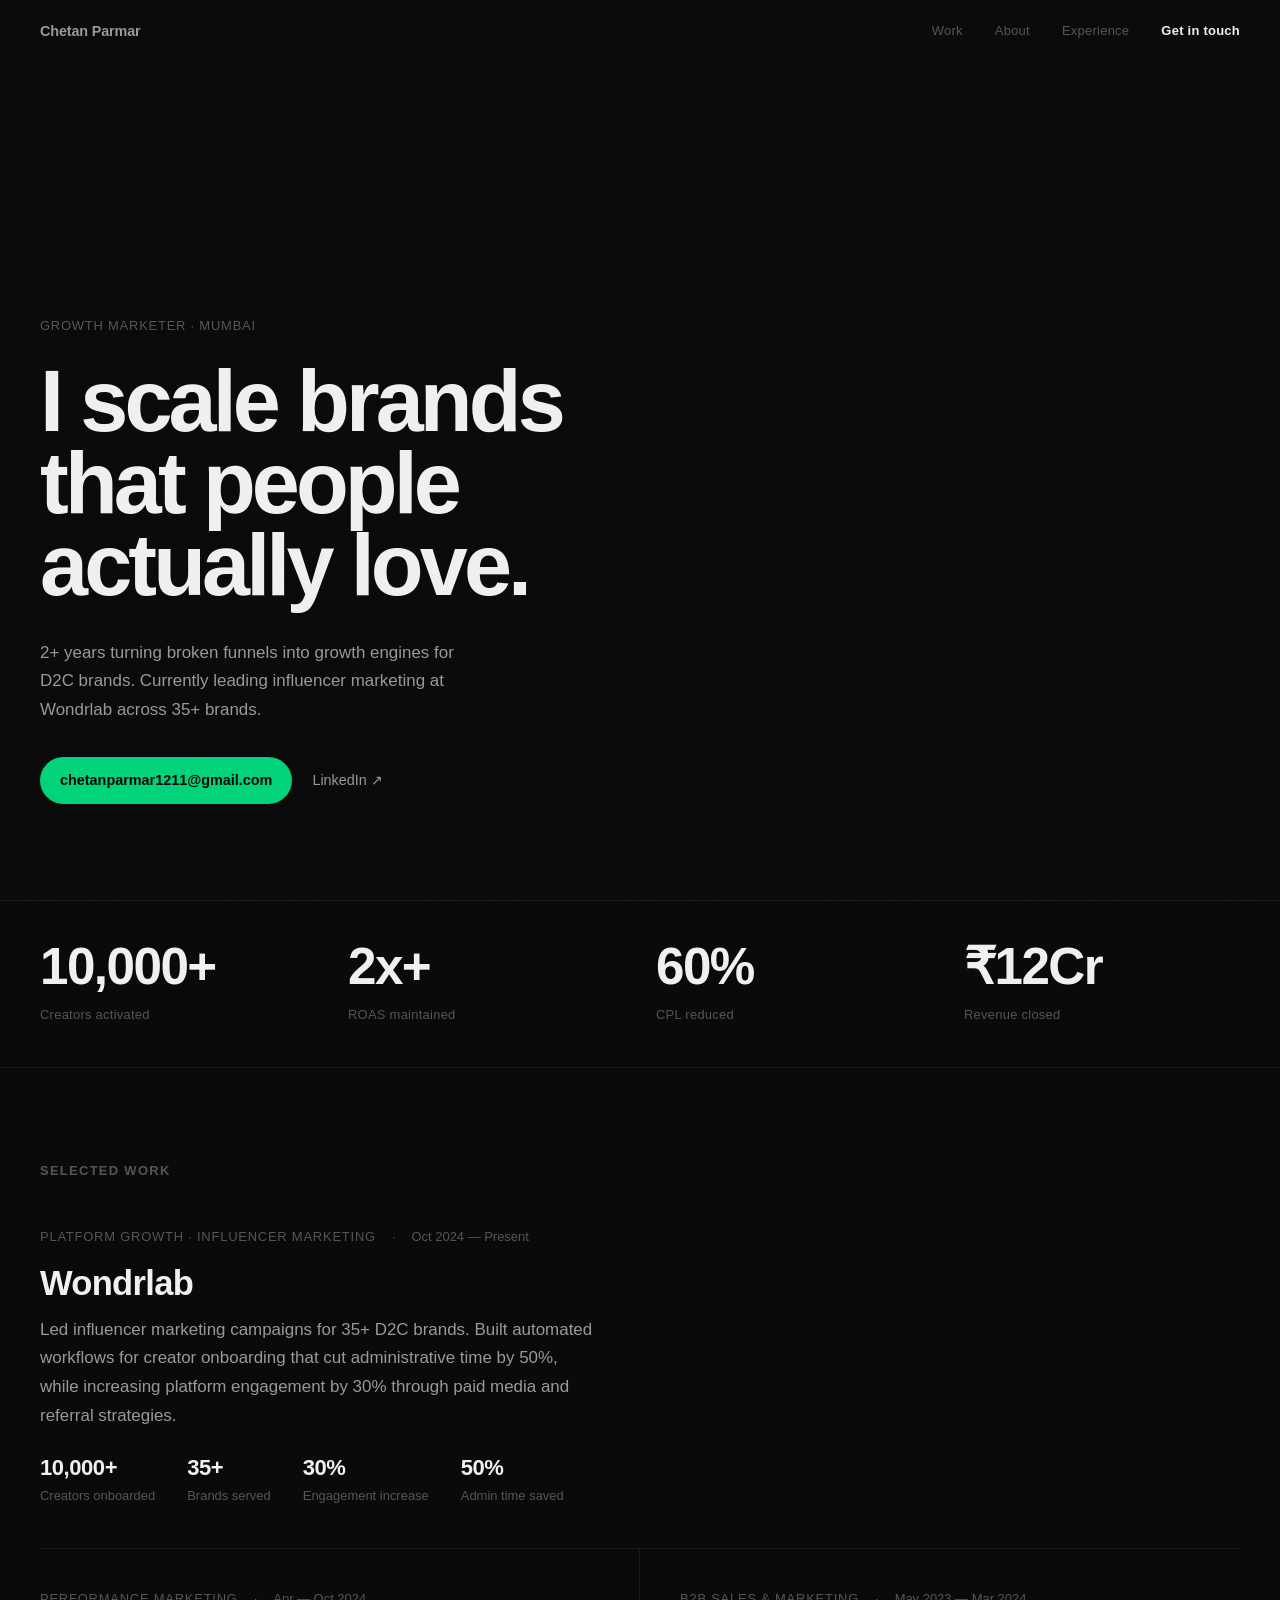
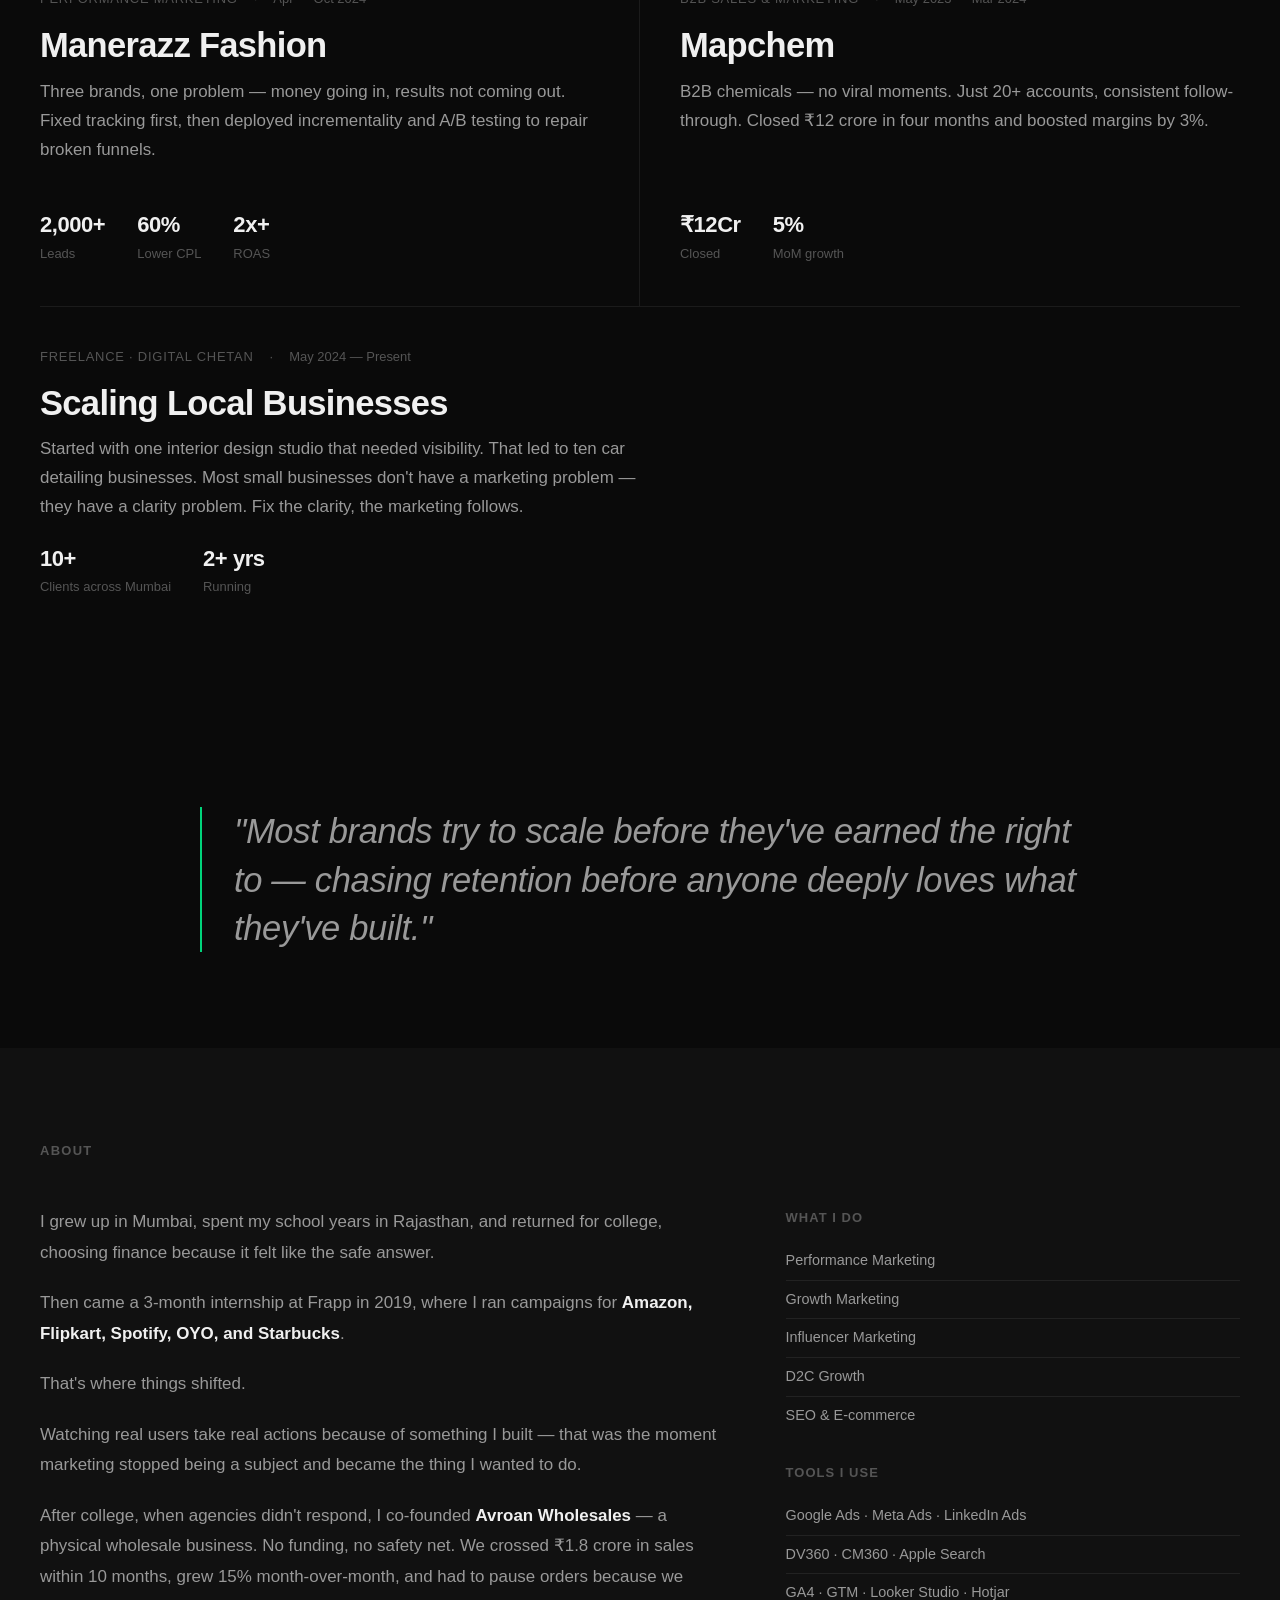
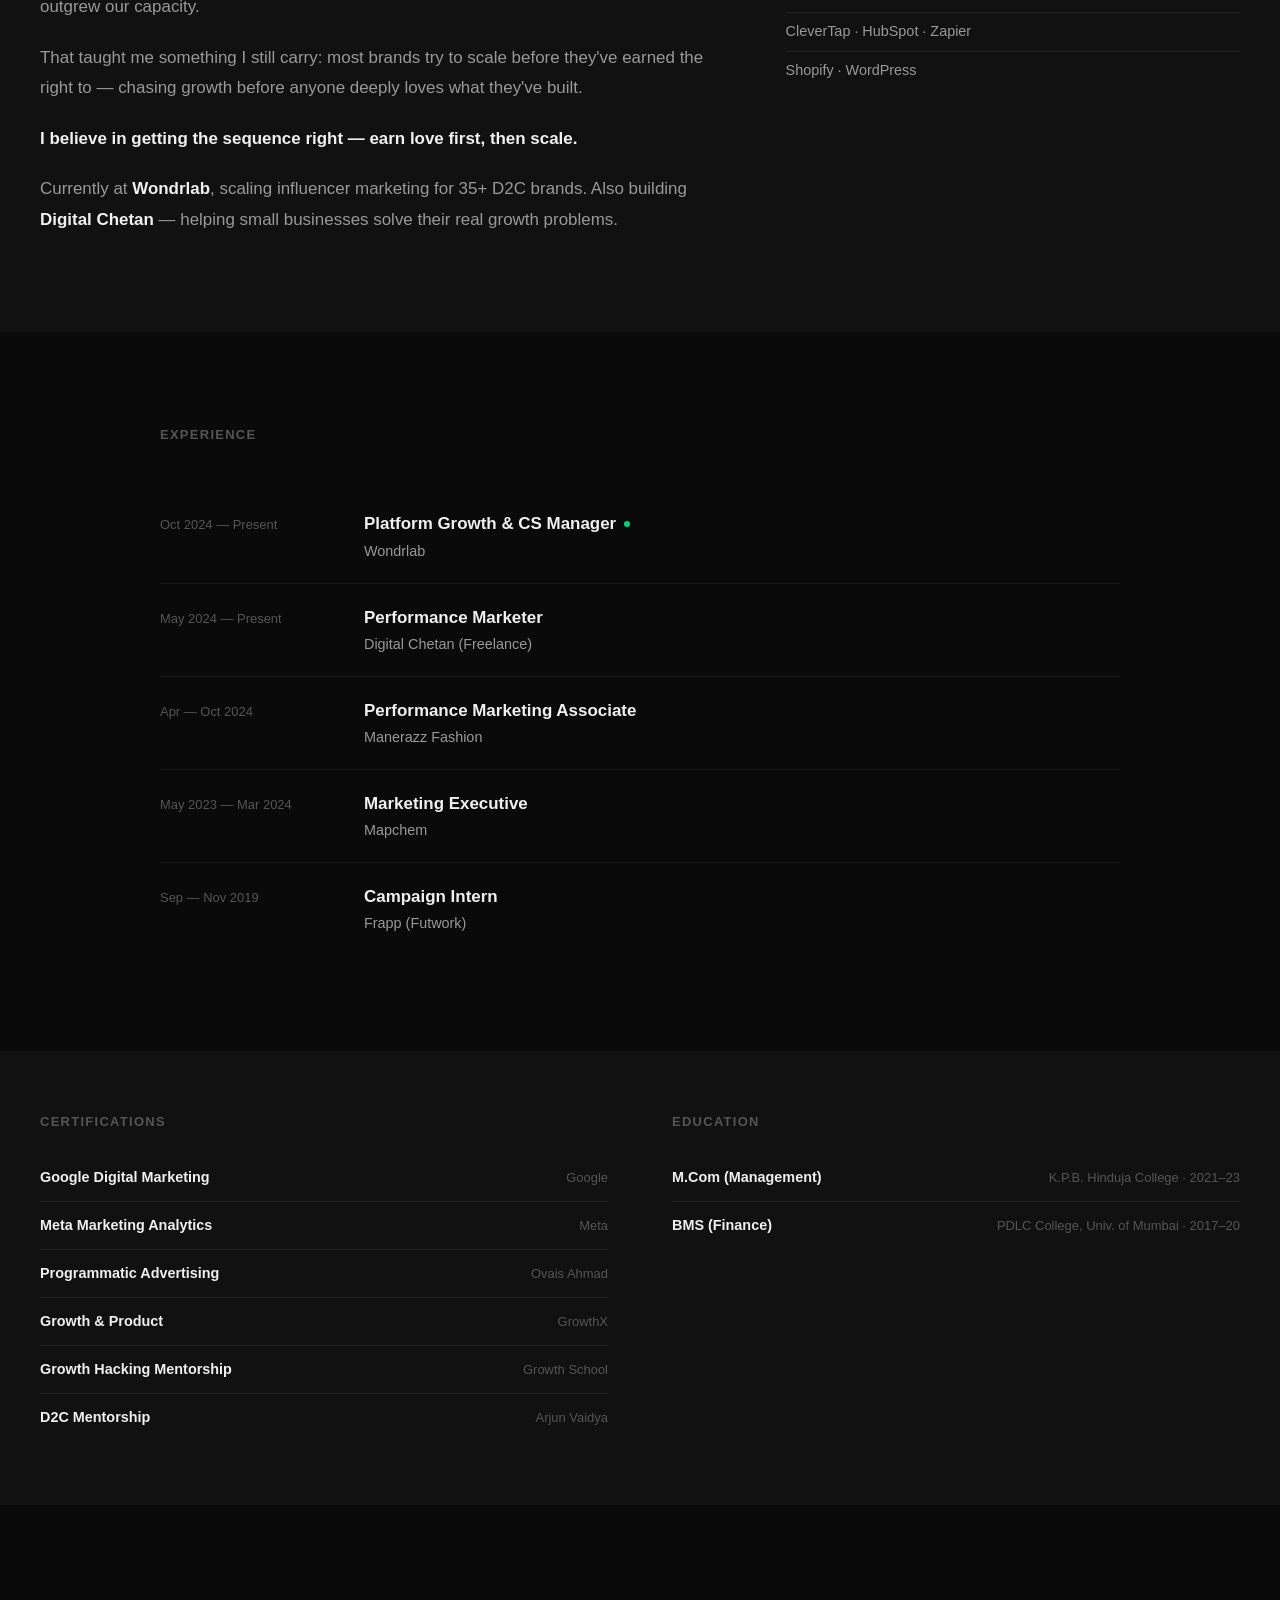
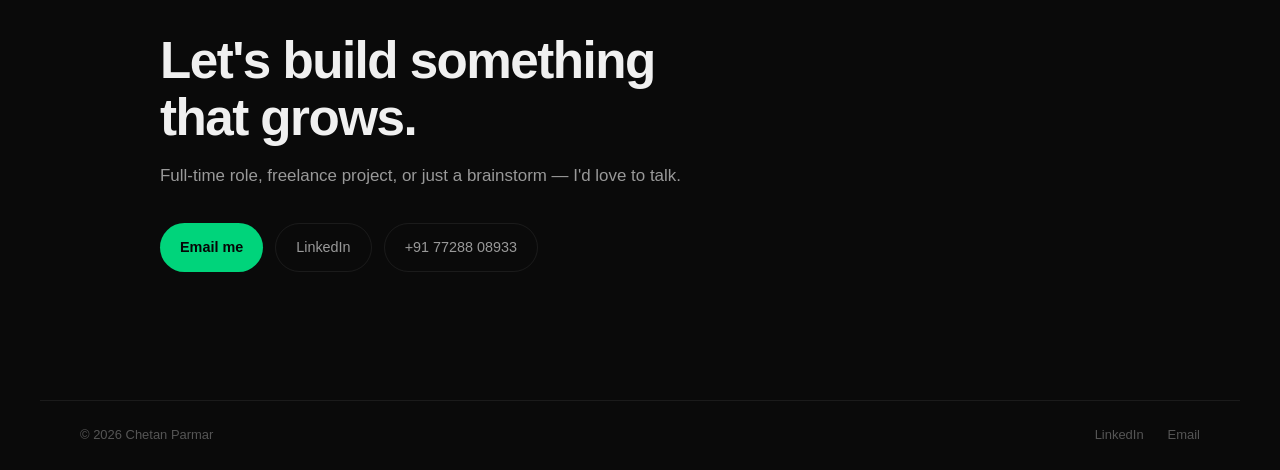
==== index.html @ ae7ee701 "Initial commit" ====
<!DOCTYPE html>
<html lang="en" data-theme="dark">
<head>
  <meta charset="UTF-8">
  <meta name="viewport" content="width=device-width, initial-scale=1.0">
  <title>Chetan Parmar — Growth Marketer</title>
  <meta name="description" content="Growth marketer with 2+ years scaling D2C brands. 10,000+ creators activated, 2x+ ROAS, CPL down 60%.">
  <meta property="og:title" content="Chetan Parmar — Growth Marketer">
  <meta property="og:description" content="I make brands grow. 10,000+ creators, 2x+ ROAS, CPL down 60%.">
  <link href="https://api.fontshare.com/v2/css?f[]=cabinet-grotesk@400,500,700,800&f[]=satoshi@400,500,600,700&display=swap" rel="stylesheet">
  <link rel="stylesheet" href="./base.css">
  <link rel="stylesheet" href="./style.css">
  <link rel="icon" type="image/svg+xml" href="data:image/svg+xml,%3Csvg xmlns='http://www.w3.org/2000/svg' viewBox='0 0 32 32'%3E%3Crect width='32' height='32' rx='8' fill='%2300d47b'/%3E%3Cpath d='M20 10.5C18.8 9.5 17.5 9 16 9c-3.87 0-7 3.13-7 7s3.13 7 7 7c1.5 0 2.8-.5 4-1.5' stroke='%23060606' stroke-width='2.5' stroke-linecap='round' fill='none'/%3E%3C/svg%3E">
</head>
<body>

  <!-- NAV -->
  <nav class="nav" id="mainNav">
    <a href="#" class="nav__logo">Chetan Parmar</a>
    <div class="nav__links" id="navLinks">
      <a href="#work">Work</a>
      <a href="#about">About</a>
      <a href="#experience">Experience</a>
      <a href="#contact" class="nav__cta">Get in touch</a>
    </div>
    <button class="mobile-toggle" aria-label="Menu" onclick="document.getElementById('navLinks').classList.toggle('open')">
      <svg width="20" height="20" viewBox="0 0 24 24" fill="none" stroke="currentColor" stroke-width="2"><path d="M3 12h18M3 6h18M3 18h18"/></svg>
    </button>
  </nav>

  <!-- HERO -->
  <section class="hero">
    <div class="hero__inner">
      <div class="hero__text">
        <p class="hero__label">Growth Marketer · Mumbai</p>
        <h1 class="hero__title">I scale brands<br>that people<br>actually love.</h1>
        <p class="hero__sub">2+ years turning broken funnels into growth engines for D2C brands. Currently leading influencer marketing at Wondrlab across 35+ brands.</p>
        <div class="hero__actions">
          <a href="mailto:chetanparmar1211@gmail.com" class="btn btn--primary">chetanparmar1211@gmail.com</a>
          <a href="https://www.linkedin.com/in/parmar-chetan" target="_blank" rel="noopener noreferrer" class="btn btn--text">LinkedIn ↗</a>
        </div>
      </div>

    </div>
  </section>

  <!-- NUMBERS — full-bleed strip -->
  <section class="numbers reveal" aria-label="Key metrics">
    <div class="numbers__inner">
      <div class="numbers__item">
        <span class="numbers__val">10,000+</span>
        <span class="numbers__label">Creators activated</span>
      </div>
      <div class="numbers__item">
        <span class="numbers__val">2x+</span>
        <span class="numbers__label">ROAS maintained</span>
      </div>
      <div class="numbers__item">
        <span class="numbers__val">60%</span>
        <span class="numbers__label">CPL reduced</span>
      </div>
      <div class="numbers__item">
        <span class="numbers__val">₹12Cr</span>
        <span class="numbers__label">Revenue closed</span>
      </div>
    </div>
  </section>

  <!-- WORK -->
  <section class="work" id="work">
    <div class="work__inner">
      <h2 class="section-heading">Selected Work</h2>

      <!-- Featured: Wondrlab -->
      <article class="case reveal">
        <div class="case__meta">
          <span class="case__tag">Platform Growth · Influencer Marketing</span>
          <span class="case__date">Oct 2024 — Present</span>
        </div>
        <h3 class="case__title">Wondrlab</h3>
        <p class="case__desc">Led influencer marketing campaigns for 35+ D2C brands. Built automated workflows for creator onboarding that cut administrative time by 50%, while increasing platform engagement by 30% through paid media and referral strategies.</p>
        <div class="case__results">
          <div class="result">
            <span class="result__num">10,000+</span>
            <span class="result__label">Creators onboarded</span>
          </div>
          <div class="result">
            <span class="result__num">35+</span>
            <span class="result__label">Brands served</span>
          </div>
          <div class="result">
            <span class="result__num">30%</span>
            <span class="result__label">Engagement increase</span>
          </div>
          <div class="result">
            <span class="result__num">50%</span>
            <span class="result__label">Admin time saved</span>
          </div>
        </div>
      </article>

      <div class="case-grid reveal">
        <!-- Manerazz -->
        <article class="case case--compact">
          <div class="case__meta">
            <span class="case__tag">Performance Marketing</span>
            <span class="case__date">Apr — Oct 2024</span>
          </div>
          <h3 class="case__title">Manerazz Fashion</h3>
          <p class="case__desc">Three brands, one problem — money going in, results not coming out. Fixed tracking first, then deployed incrementality and A/B testing to repair broken funnels.</p>
          <div class="case__results">
            <div class="result"><span class="result__num">2,000+</span><span class="result__label">Leads</span></div>
            <div class="result"><span class="result__num">60%</span><span class="result__label">Lower CPL</span></div>
            <div class="result"><span class="result__num">2x+</span><span class="result__label">ROAS</span></div>
          </div>
        </article>

        <!-- Mapchem -->
        <article class="case case--compact">
          <div class="case__meta">
            <span class="case__tag">B2B Sales & Marketing</span>
            <span class="case__date">May 2023 — Mar 2024</span>
          </div>
          <h3 class="case__title">Mapchem</h3>
          <p class="case__desc">B2B chemicals — no viral moments. Just 20+ accounts, consistent follow-through. Closed ₹12 crore in four months and boosted margins by 3%.</p>
          <div class="case__results">
            <div class="result"><span class="result__num">₹12Cr</span><span class="result__label">Closed</span></div>
            <div class="result"><span class="result__num">5%</span><span class="result__label">MoM growth</span></div>
          </div>
        </article>
      </div>

      <!-- Digital Chetan -->
      <article class="case case--wide reveal">
        <div class="case__meta">
          <span class="case__tag">Freelance · Digital Chetan</span>
          <span class="case__date">May 2024 — Present</span>
        </div>
        <h3 class="case__title">Scaling Local Businesses</h3>
        <p class="case__desc">Started with one interior design studio that needed visibility. That led to ten car detailing businesses. Most small businesses don't have a marketing problem — they have a clarity problem. Fix the clarity, the marketing follows.</p>
        <div class="case__results">
          <div class="result"><span class="result__num">10+</span><span class="result__label">Clients across Mumbai</span></div>
          <div class="result"><span class="result__num">2+ yrs</span><span class="result__label">Running</span></div>
        </div>
      </article>
    </div>
  </section>

  <!-- QUOTE — full bleed break -->
  <section class="pullquote reveal">
    <blockquote>
      <p>"Most brands try to scale before they've earned the right to — chasing retention before anyone deeply loves what they've built."</p>
    </blockquote>
  </section>

  <!-- ABOUT -->
  <section class="about" id="about">
    <div class="about__inner">
      <h2 class="section-heading">About</h2>
      <div class="about__content reveal">
        <div class="about__prose">
          <p>I grew up in Mumbai, spent my school years in Rajasthan, and returned for college, choosing finance because it felt like the safe answer.</p>
          <p>Then came a 3-month internship at Frapp in 2019, where I ran campaigns for <strong>Amazon, Flipkart, Spotify, OYO, and Starbucks</strong>.</p>
          <p>That's where things shifted.</p>
          <p>Watching real users take real actions because of something I built — that was the moment marketing stopped being a subject and became the thing I wanted to do.</p>
          <p>After college, when agencies didn't respond, I co-founded <strong>Avroan Wholesales</strong> — a physical wholesale business. No funding, no safety net. We crossed ₹1.8 crore in sales within 10 months, grew 15% month-over-month, and had to pause orders because we outgrew our capacity.</p>
          <p>That taught me something I still carry: most brands try to scale before they've earned the right to — chasing growth before anyone deeply loves what they've built.</p>
          <p><strong>I believe in getting the sequence right — earn love first, then scale.</strong></p>
          <p>Currently at <strong>Wondrlab</strong>, scaling influencer marketing for 35+ D2C brands. Also building <strong>Digital Chetan</strong> — helping small businesses solve their real growth problems.</p>
        </div>
        <aside class="about__aside">
          <div class="aside-group">
            <h3 class="aside-group__title">What I do</h3>
            <ul class="aside-list">
              <li>Performance Marketing</li>
              <li>Growth Marketing</li>
              <li>Influencer Marketing</li>
              <li>D2C Growth</li>
              <li>SEO & E-commerce</li>
            </ul>
          </div>
          <div class="aside-group">
            <h3 class="aside-group__title">Tools I use</h3>
            <ul class="aside-list">
              <li>Google Ads · Meta Ads · LinkedIn Ads</li>
              <li>DV360 · CM360 · Apple Search</li>
              <li>GA4 · GTM · Looker Studio · Hotjar</li>
              <li>CleverTap · HubSpot · Zapier</li>
              <li>Shopify · WordPress</li>
            </ul>
          </div>
        </aside>
      </div>
    </div>
  </section>

  <!-- EXPERIENCE -->
  <section class="experience" id="experience">
    <div class="experience__inner">
      <h2 class="section-heading">Experience</h2>
      <div class="timeline reveal">
        <div class="timeline__item timeline__item--current">
          <div class="timeline__date">Oct 2024 — Present</div>
          <div class="timeline__content">
            <div class="timeline__role">Platform Growth & CS Manager</div>
            <div class="timeline__company">Wondrlab</div>
          </div>
        </div>
        <div class="timeline__item">
          <div class="timeline__date">May 2024 — Present</div>
          <div class="timeline__content">
            <div class="timeline__role">Performance Marketer</div>
            <div class="timeline__company">Digital Chetan (Freelance)</div>
          </div>
        </div>
        <div class="timeline__item">
          <div class="timeline__date">Apr — Oct 2024</div>
          <div class="timeline__content">
            <div class="timeline__role">Performance Marketing Associate</div>
            <div class="timeline__company">Manerazz Fashion</div>
          </div>
        </div>
        <div class="timeline__item">
          <div class="timeline__date">May 2023 — Mar 2024</div>
          <div class="timeline__content">
            <div class="timeline__role">Marketing Executive</div>
            <div class="timeline__company">Mapchem</div>
          </div>
        </div>
        <div class="timeline__item">
          <div class="timeline__date">Sep — Nov 2019</div>
          <div class="timeline__content">
            <div class="timeline__role">Campaign Intern</div>
            <div class="timeline__company">Frapp (Futwork)</div>
          </div>
        </div>
      </div>
    </div>
  </section>

  <!-- CREDENTIALS — compact -->
  <section class="credentials reveal">
    <div class="credentials__inner">
      <div class="cred-col">
        <h2 class="section-heading section-heading--sm">Certifications</h2>
        <ul class="cred-list">
          <li><strong>Google Digital Marketing</strong> <span>Google</span></li>
          <li><strong>Meta Marketing Analytics</strong> <span>Meta</span></li>
          <li><strong>Programmatic Advertising</strong> <span>Ovais Ahmad</span></li>
          <li><strong>Growth & Product</strong> <span>GrowthX</span></li>
          <li><strong>Growth Hacking Mentorship</strong> <span>Growth School</span></li>
          <li><strong>D2C Mentorship</strong> <span>Arjun Vaidya</span></li>
        </ul>
      </div>
      <div class="cred-col">
        <h2 class="section-heading section-heading--sm">Education</h2>
        <ul class="cred-list">
          <li><strong>M.Com (Management)</strong> <span>K.P.B. Hinduja College · 2021–23</span></li>
          <li><strong>BMS (Finance)</strong> <span>PDLC College, Univ. of Mumbai · 2017–20</span></li>
        </ul>
      </div>
    </div>
  </section>

  <!-- CONTACT -->
  <section class="contact" id="contact">
    <div class="contact__inner reveal">
      <h2 class="contact__title">Let's build something<br>that grows.</h2>
      <p class="contact__sub">Full-time role, freelance project, or just a brainstorm — I'd love to talk.</p>
      <div class="contact__links">
        <a href="mailto:chetanparmar1211@gmail.com" class="btn btn--primary">Email me</a>
        <a href="https://www.linkedin.com/in/parmar-chetan" target="_blank" rel="noopener noreferrer" class="btn btn--outline">LinkedIn</a>
        <a href="tel:+917728808933" class="btn btn--outline">+91 77288 08933</a>
      </div>
    </div>
  </section>

  <footer class="footer">
    <span>© 2026 Chetan Parmar</span>
    <div class="footer__links">
      <a href="https://www.linkedin.com/in/parmar-chetan" target="_blank" rel="noopener noreferrer">LinkedIn</a>
      <a href="mailto:chetanparmar1211@gmail.com">Email</a>
    </div>
  </footer>

  <script>
    // Nav scroll
    let lastY = 0;
    window.addEventListener('scroll', () => {
      const nav = document.getElementById('mainNav');
      const y = window.scrollY;
      nav.classList.toggle('scrolled', y > 60);
      nav.classList.toggle('hidden', y > 400 && y > lastY);
      lastY = y;
    }, { passive: true });

    // Reveals
    const obs = new IntersectionObserver(entries => {
      entries.forEach(e => {
        if (e.isIntersecting) {
          e.target.classList.add('in-view');
          obs.unobserve(e.target);
        }
      });
    }, { threshold: 0.08, rootMargin: '0px 0px -40px 0px' });
    document.querySelectorAll('.reveal').forEach(el => obs.observe(el));

    // Smooth scroll
    document.querySelectorAll('a[href^="#"]').forEach(a => {
      a.addEventListener('click', e => {
        e.preventDefault();
        const t = document.querySelector(a.getAttribute('href'));
        if (t) t.scrollIntoView({ behavior: 'smooth' });
        document.getElementById('navLinks').classList.remove('open');
      });
    });
  </script>
<script data-pplx-inline-edit>
(function(){
  if(window===window.top)return;
  function inlineAll(orig,clone){
    if(orig.nodeType!==1)return;
    try{
      var cs=getComputedStyle(orig);
      var t='';
      for(var i=0;i<cs.length;i++){t+=cs[i]+':'+cs.getPropertyValue(cs[i])+';';}
      clone.style.cssText=t;
    }catch(e){}
    var oc=orig.children,cc=clone.children;
    for(var j=0;j<oc.length&&j<cc.length;j++){inlineAll(oc[j],cc[j]);}
  }
  function stripExternal(clone){
    var imgs=clone.querySelectorAll('img');
    for(var i=0;i<imgs.length;i++){
      var s=imgs[i].getAttribute('src');
      if(s&&!s.startsWith('data:'))imgs[i].removeAttribute('src');
    }
    var all=clone.querySelectorAll('*');
    for(var i=0;i<all.length;i++){
      var st=all[i].style.cssText;
      if(st&&st.indexOf('url(')>=0){
        all[i].style.cssText=st.replace(/url\(["']?(?!data:)[^)"']*["']?\)/gi,'none');
      }
    }
  }
  window.addEventListener('message',function(e){
    if(!e.data||e.data.type!=='INLINE_EDIT_CAPTURE_REQUEST')return;
    var scrollX=window.scrollX||window.pageXOffset||0;
    var scrollY=window.scrollY||window.pageYOffset||0;
    var w=window.innerWidth,h=window.innerHeight;
    try{
      var clone=document.documentElement.cloneNode(true);
      var rm=clone.querySelectorAll('script,link[rel="stylesheet"],style');
      for(var i=0;i<rm.length;i++){rm[i].remove();}
      inlineAll(document.documentElement,clone);
      stripExternal(clone);
      var html=new XMLSerializer().serializeToString(clone);
      var svg='<svg xmlns="http://www.w3.org/2000/svg" width="'+w+'" height="'+h+'">'
        +'<foreignObject width="100%" height="100%">'
        +'<div xmlns="http://www.w3.org/1999/xhtml" style="width:'+w+'px;height:'+h+'px;overflow:hidden">'
        +'<div style="transform:translate(-'+scrollX+'px,-'+scrollY+'px);transform-origin:top left">'
        +html+'</div></div></foreignObject></svg>';
      var svgUrl='data:image/svg+xml;charset=utf-8,'+encodeURIComponent(svg);
      var img=new Image();
      img.onload=function(){
        var c=document.createElement('canvas');c.width=w;c.height=h;
        c.getContext('2d').drawImage(img,0,0);
        window.parent.postMessage({type:'INLINE_EDIT_SCREENSHOT_RESULT',dataUrl:c.toDataURL('image/png'),scrollX:scrollX,scrollY:scrollY},'*');
      };
      img.onerror=function(){
        window.parent.postMessage({type:'INLINE_EDIT_SCREENSHOT_RESULT',dataUrl:null,scrollX:scrollX,scrollY:scrollY},'*');
      };
      img.src=svgUrl;
    }catch(err){
      window.parent.postMessage({type:'INLINE_EDIT_SCREENSHOT_RESULT',dataUrl:null,scrollX:scrollX,scrollY:scrollY},'*');
    }
  });
})();
</script></body>
</html>
---- base.css ----
/* base.css */
*,
*::before,
*::after {
  box-sizing: border-box;
  margin: 0;
  padding: 0;
}

html {
  -moz-text-size-adjust: none;
  -webkit-text-size-adjust: none;
  text-size-adjust: none;
  -webkit-font-smoothing: antialiased;
  -moz-osx-font-smoothing: grayscale;
  text-rendering: optimizeLegibility;
  scroll-behavior: smooth;
  hanging-punctuation: first last;
  scroll-padding-top: var(--space-16);
}

body {
  min-height: 100dvh;
  line-height: 1.6;
  font-family: var(--font-body, sans-serif);
  font-size: var(--text-base);
  color: var(--color-text);
  background-color: var(--color-bg);
}

img,
picture,
video,
canvas,
svg {
  display: block;
  max-width: 100%;
  height: auto;
}
ul[role='list'],
ol[role='list'] {
  list-style: none;
}
input,
button,
textarea,
select {
  font: inherit;
  color: inherit;
}

h1, h2, h3, h4, h5, h6 {
  text-wrap: balance;
  line-height: 1.15;
}
p, li, figcaption {
  text-wrap: pretty;
  max-width: 72ch;
}

::selection {
  background: oklch(from var(--color-primary) l c h / 0.25);
  color: var(--color-text);
}

:focus-visible {
  outline: 2px solid var(--color-primary);
  outline-offset: 3px;
  border-radius: var(--radius-sm);
}

@media (prefers-reduced-motion: reduce) {
  *, *::before, *::after {
    animation-duration: 0.01ms !important;
    animation-iteration-count: 1 !important;
    transition-duration: 0.01ms !important;
    scroll-behavior: auto !important;
  }
}

button {
  cursor: pointer;
  background: none;
  border: none;
}
table {
  border-collapse: collapse;
  width: 100%;
}

a, button, [role='button'], [role='link'], input, textarea, select {
  transition:
    color var(--transition-interactive),
    background var(--transition-interactive),
    border-color var(--transition-interactive),
    box-shadow var(--transition-interactive);
}

.sr-only {
  position: absolute;
  width: 1px;
  height: 1px;
  padding: 0;
  margin: -1px;
  overflow: hidden;
  clip: rect(0, 0, 0, 0);
  white-space: nowrap;
  border-width: 0;
}
---- style.css ----
/* ====== V4 — EDITORIAL PORTFOLIO ====== */

/* TOKENS */
:root {
  --font-display: 'Cabinet Grotesk', 'Arial Black', sans-serif;
  --font-body: 'Satoshi', 'Inter', sans-serif;

  --text-xs: clamp(0.6875rem, 0.65rem + 0.2vw, 0.8125rem);
  --text-sm: clamp(0.8125rem, 0.78rem + 0.15vw, 0.9375rem);
  --text-base: clamp(0.9375rem, 0.9rem + 0.2vw, 1.0625rem);
  --text-lg: clamp(1.125rem, 1rem + 0.5vw, 1.375rem);
  --text-xl: clamp(1.5rem, 1.2rem + 1.2vw, 2.25rem);
  --text-2xl: clamp(2rem, 1.2rem + 2.5vw, 3.25rem);
  --text-display: clamp(3rem, 1rem + 5.5vw, 6rem);

  --space-1: 0.25rem; --space-2: 0.5rem; --space-3: 0.75rem;
  --space-4: 1rem; --space-5: 1.25rem; --space-6: 1.5rem;
  --space-8: 2rem; --space-10: 2.5rem; --space-12: 3rem;
  --space-16: 4rem; --space-20: 5rem; --space-24: 6rem;
  --space-32: 8rem; --space-40: 10rem;

  --radius-sm: 0.25rem; --radius-md: 0.5rem; --radius-lg: 0.75rem;
  --radius-xl: 1rem; --radius-full: 9999px;

  --ease-out: cubic-bezier(0.16, 1, 0.3, 1);
  --transition-fast: 150ms var(--ease-out);
  --transition-base: 300ms var(--ease-out);

  --content-narrow: 640px;
  --content-default: 960px;
  --content-wide: 1200px;
  --gutter: clamp(var(--space-5), 4vw, var(--space-10));
}

/* PALETTE — dark */
:root, [data-theme='dark'] {
  --bg: #0a0a0a;
  --bg-elevated: #111111;
  --surface: #161616;
  --border: rgba(255,255,255,0.07);
  --border-hover: rgba(255,255,255,0.14);
  --text-1: #f0f0f0;
  --text-2: #999999;
  --text-3: #555555;
  --accent: #00d47b;
  --accent-hover: #00b868;
}

/* GLOBAL */
body {
  background: var(--bg);
  color: var(--text-1);
  overflow-x: hidden;
}
a { color: inherit; text-decoration: none; }

/* Subtle grain overlay */
body::after {
  content: '';
  position: fixed; inset: 0; z-index: 9999;
  pointer-events: none; opacity: 0.018;
  background-image: url("data:image/svg+xml,%3Csvg viewBox='0 0 256 256' xmlns='http://www.w3.org/2000/svg'%3E%3Cfilter id='n'%3E%3CfeTurbulence type='fractalNoise' baseFrequency='0.85' numOctaves='4' stitchTiles='stitch'/%3E%3C/filter%3E%3Crect width='100%25' height='100%25' filter='url(%23n)'/%3E%3C/svg%3E");
  background-repeat: repeat;
  background-size: 200px 200px;
}

/* ====== NAV ====== */
.nav {
  position: fixed; top: 0; left: 0; right: 0; z-index: 100;
  padding: var(--space-5) var(--gutter);
  display: flex; align-items: center; justify-content: space-between;
  transition: background var(--transition-base), backdrop-filter var(--transition-base), transform var(--transition-base);
}
.nav.scrolled {
  background: rgba(10,10,10,0.85);
  backdrop-filter: blur(20px); -webkit-backdrop-filter: blur(20px);
  border-bottom: 1px solid var(--border);
}
.nav.hidden { transform: translateY(-100%); }

.nav__logo {
  font-family: var(--font-body);
  font-size: var(--text-sm);
  font-weight: 600;
  letter-spacing: -0.01em;
  color: var(--text-2);
}

.nav__links {
  display: flex; align-items: center; gap: var(--space-8);
}
.nav__links a {
  font-size: var(--text-xs);
  font-weight: 500;
  color: var(--text-3);
  letter-spacing: 0.02em;
  transition: color var(--transition-fast);
}
.nav__links a:hover { color: var(--text-1); }

.nav__cta {
  color: var(--text-1) !important;
  font-weight: 600 !important;
}

.mobile-toggle {
  display: none;
  width: 32px; height: 32px;
  align-items: center; justify-content: center;
  color: var(--text-1);
}

@media (max-width: 768px) {
  .nav { padding: var(--space-4) var(--gutter); }
  .mobile-toggle { display: flex; }
  .nav__links {
    display: none;
    position: absolute; top: 100%; left: 0; right: 0;
    flex-direction: column;
    padding: var(--space-8) var(--gutter);
    gap: var(--space-5);
    background: var(--bg-elevated);
    border-bottom: 1px solid var(--border);
  }
  .nav__links.open { display: flex; }
}

/* ====== HERO ====== */
.hero {
  min-height: 100dvh;
  display: flex; align-items: flex-end;
  padding: var(--space-32) var(--gutter) var(--space-16);
}

.hero__inner {
  max-width: var(--content-wide);
  margin: 0 auto; width: 100%;
}

.hero__text { padding-bottom: var(--space-8); }

.hero__label {
  font-size: var(--text-xs);
  font-weight: 500;
  color: var(--text-3);
  letter-spacing: 0.06em;
  text-transform: uppercase;
  margin-bottom: var(--space-6);
}

.hero__title {
  font-family: var(--font-display);
  font-size: var(--text-display);
  font-weight: 800;
  letter-spacing: -0.045em;
  line-height: 0.95;
  margin-bottom: var(--space-8);
  color: var(--text-1);
  max-width: 14ch;
}

.hero__sub {
  font-size: var(--text-base);
  color: var(--text-2);
  max-width: 48ch;
  line-height: 1.7;
  margin-bottom: var(--space-8);
}

.hero__actions {
  display: flex; align-items: center; gap: var(--space-5);
  flex-wrap: wrap;
}

@media (max-width: 900px) {
  .hero {
    align-items: center;
    padding: var(--space-24) var(--gutter) var(--space-12);
  }
}

/* ====== BUTTONS ====== */
.btn {
  display: inline-flex; align-items: center; gap: var(--space-2);
  font-size: var(--text-sm); font-weight: 500;
  padding: var(--space-3) var(--space-5);
  border-radius: var(--radius-full);
  transition: all var(--transition-fast);
  white-space: nowrap;
}

.btn--primary {
  background: var(--accent);
  color: #060606;
  font-weight: 600;
}
.btn--primary:hover {
  background: var(--accent-hover);
  transform: translateY(-1px);
}

.btn--outline {
  border: 1px solid var(--border);
  color: var(--text-2);
}
.btn--outline:hover {
  border-color: var(--border-hover);
  color: var(--text-1);
}

.btn--text {
  color: var(--text-2);
  padding: var(--space-3) 0;
}
.btn--text:hover { color: var(--text-1); }

/* ====== NUMBERS STRIP ====== */
.numbers {
  border-top: 1px solid var(--border);
  border-bottom: 1px solid var(--border);
  padding: var(--space-10) var(--gutter);
}

.numbers__inner {
  max-width: var(--content-wide);
  margin: 0 auto;
  display: grid;
  grid-template-columns: repeat(4, 1fr);
  gap: var(--space-8);
}

.numbers__item { text-align: left; }

.numbers__val {
  display: block;
  font-family: var(--font-display);
  font-size: var(--text-2xl);
  font-weight: 800;
  letter-spacing: -0.03em;
  color: var(--text-1);
  line-height: 1;
  margin-bottom: var(--space-2);
}

.numbers__label {
  font-size: var(--text-xs);
  color: var(--text-3);
  letter-spacing: 0.02em;
}

@media (max-width: 640px) {
  .numbers__inner { grid-template-columns: repeat(2, 1fr); gap: var(--space-6); }
}

/* ====== SECTION HEADINGS ====== */
.section-heading {
  font-family: var(--font-body);
  font-size: var(--text-xs);
  font-weight: 600;
  color: var(--text-3);
  letter-spacing: 0.1em;
  text-transform: uppercase;
  margin-bottom: var(--space-12);
}

.section-heading--sm {
  margin-bottom: var(--space-6);
}

/* ====== WORK ====== */
.work {
  padding: clamp(var(--space-16), 8vw, var(--space-24)) var(--gutter);
}

.work__inner {
  max-width: var(--content-wide);
  margin: 0 auto;
}

/* Case study cards */
.case {
  padding: var(--space-10) 0;
  border-bottom: 1px solid var(--border);
}

.case:first-of-type { padding-top: 0; }
.case-grid .case:first-of-type { padding-top: var(--space-10); }

.case__meta {
  display: flex; align-items: center; gap: var(--space-4);
  margin-bottom: var(--space-4);
  flex-wrap: wrap;
}

.case__tag {
  font-size: var(--text-xs);
  font-weight: 500;
  color: var(--text-3);
  text-transform: uppercase;
  letter-spacing: 0.06em;
}

.case__date {
  font-size: var(--text-xs);
  color: var(--text-3);
}

.case__tag + .case__date::before {
  content: '·';
  margin-right: var(--space-4);
}

.case__title {
  font-family: var(--font-display);
  font-size: var(--text-xl);
  font-weight: 700;
  letter-spacing: -0.02em;
  margin-bottom: var(--space-3);
}

.case__desc {
  font-size: var(--text-base);
  color: var(--text-2);
  line-height: 1.7;
  max-width: 64ch;
  margin-bottom: var(--space-6);
}

.case__results {
  display: flex; gap: var(--space-8); flex-wrap: wrap;
}

.result__num {
  display: block;
  font-family: var(--font-display);
  font-size: var(--text-lg);
  font-weight: 800;
  letter-spacing: -0.02em;
  color: var(--text-1);
  line-height: 1.2;
}

.result__label {
  font-size: var(--text-xs);
  color: var(--text-3);
}

/* Case grid — two-column for secondary cases */
.case-grid {
  display: grid;
  grid-template-columns: 1fr 1fr;
  border-bottom: 1px solid var(--border);
  align-items: stretch;
}

.case--compact {
  border-bottom: none;
  padding: var(--space-10) 0;
  display: flex;
  flex-direction: column;
  justify-content: flex-start;
}

.case--compact .case__desc {
  flex: 1;
}

.case--compact .case__results {
  margin-top: auto;
  padding-top: var(--space-6);
}

.case-grid .case--compact:first-child {
  padding-right: var(--space-10);
  border-right: 1px solid var(--border);
}

.case-grid .case--compact:last-child {
  padding-left: var(--space-10);
}

.case--wide {
  border-bottom: none;
  padding: var(--space-10) 0 var(--space-4);
}

@media (max-width: 768px) {
  .case-grid { grid-template-columns: 1fr; }
  .case-grid .case--compact:first-child {
    padding-right: 0;
    border-right: none;
    border-bottom: 1px solid var(--border);
  }
  .case-grid .case--compact:last-child {
    padding-left: 0;
    padding-top: var(--space-8);
  }
}

/* ====== PULLQUOTE ====== */
.pullquote {
  padding: clamp(var(--space-16), 8vw, var(--space-24)) var(--gutter);
  max-width: var(--content-default);
  margin: 0 auto;
}

.pullquote blockquote {
  margin: 0; padding: 0;
  border-left: 2px solid var(--accent);
  padding-left: var(--space-8);
}

.pullquote p {
  font-family: var(--font-display);
  font-size: var(--text-xl);
  font-weight: 500;
  letter-spacing: -0.01em;
  line-height: 1.4;
  color: var(--text-2);
  font-style: italic;
}

/* ====== ABOUT ====== */
.about {
  padding: clamp(var(--space-16), 8vw, var(--space-24)) var(--gutter);
  background: var(--bg-elevated);
}

.about__inner {
  max-width: var(--content-wide);
  margin: 0 auto;
}

.about__content {
  display: grid;
  grid-template-columns: 1.2fr 0.8fr;
  gap: var(--space-16);
  align-items: start;
}

.about__prose {
  font-size: var(--text-base);
  color: var(--text-2);
  line-height: 1.8;
}

.about__prose p + p { margin-top: var(--space-5); }
.about__prose strong { color: var(--text-1); font-weight: 600; }

.about__aside {
  display: flex; flex-direction: column;
  gap: var(--space-8);
  padding-top: var(--space-1);
}

.aside-group__title {
  font-size: var(--text-xs);
  font-weight: 600;
  color: var(--text-3);
  text-transform: uppercase;
  letter-spacing: 0.08em;
  margin-bottom: var(--space-4);
}

.aside-list {
  list-style: none;
}

.aside-list li {
  font-size: var(--text-sm);
  color: var(--text-2);
  padding: var(--space-2) 0;
  border-bottom: 1px solid var(--border);
  line-height: 1.5;
}

.aside-list li:last-child { border-bottom: none; }

@media (max-width: 768px) {
  .about__content {
    grid-template-columns: 1fr;
    gap: var(--space-10);
  }
}

/* ====== EXPERIENCE ====== */
.experience {
  padding: clamp(var(--space-16), 8vw, var(--space-24)) var(--gutter);
}

.experience__inner {
  max-width: var(--content-default);
  margin: 0 auto;
}

.timeline { /* Clean list — no decorative line/dots */ }

.timeline__item {
  display: grid;
  grid-template-columns: 180px 1fr;
  gap: var(--space-6);
  padding: var(--space-5) 0;
  border-bottom: 1px solid var(--border);
  align-items: baseline;
}

.timeline__item:last-child { border-bottom: none; }

.timeline__date {
  font-size: var(--text-xs);
  color: var(--text-3);
  padding-top: 2px;
}

.timeline__role {
  font-size: var(--text-base);
  font-weight: 600;
  color: var(--text-1);
  margin-bottom: 2px;
}

.timeline__company {
  font-size: var(--text-sm);
  color: var(--text-2);
}

.timeline__item--current .timeline__role::after {
  content: '';
  display: inline-block;
  width: 6px; height: 6px;
  background: var(--accent);
  border-radius: 50%;
  margin-left: var(--space-2);
  vertical-align: middle;
  position: relative;
  top: -1px;
}

@media (max-width: 640px) {
  .timeline__item {
    grid-template-columns: 1fr;
    gap: var(--space-1);
  }
}

/* ====== CREDENTIALS ====== */
.credentials {
  padding: clamp(var(--space-12), 6vw, var(--space-16)) var(--gutter);
  background: var(--bg-elevated);
}

.credentials__inner {
  max-width: var(--content-wide);
  margin: 0 auto;
  display: grid;
  grid-template-columns: 1fr 1fr;
  gap: var(--space-16);
}

.cred-list {
  list-style: none;
}

.cred-list li {
  display: flex;
  justify-content: space-between;
  align-items: baseline;
  padding: var(--space-3) 0;
  border-bottom: 1px solid var(--border);
  gap: var(--space-4);
}

.cred-list li:last-child { border-bottom: none; }

.cred-list li strong {
  font-size: var(--text-sm);
  font-weight: 600;
  color: var(--text-1);
}

.cred-list li span {
  font-size: var(--text-xs);
  color: var(--text-3);
  text-align: right;
  white-space: nowrap;
}

@media (max-width: 768px) {
  .credentials__inner { grid-template-columns: 1fr; gap: var(--space-10); }
  .cred-list li { flex-direction: column; gap: var(--space-1); }
  .cred-list li span { text-align: left; }
}

/* ====== CONTACT ====== */
.contact {
  padding: clamp(var(--space-20), 10vw, var(--space-40)) var(--gutter);
  text-align: left;
}

.contact__inner {
  max-width: var(--content-default);
  margin: 0 auto;
}

.contact__title {
  font-family: var(--font-display);
  font-size: var(--text-2xl);
  font-weight: 800;
  letter-spacing: -0.03em;
  line-height: 1.1;
  margin-bottom: var(--space-4);
}

.contact__sub {
  font-size: var(--text-base);
  color: var(--text-2);
  margin-bottom: var(--space-8);
  line-height: 1.7;
}

.contact__links {
  display: flex; gap: var(--space-3); flex-wrap: wrap;
}

/* ====== FOOTER ====== */
.footer {
  padding: var(--space-6) var(--gutter);
  border-top: 1px solid var(--border);
  display: flex; align-items: center; justify-content: space-between;
  max-width: var(--content-wide);
  margin: 0 auto;
}

.footer, .footer a {
  font-size: var(--text-xs);
  color: var(--text-3);
}

.footer__links { display: flex; gap: var(--space-6); }
.footer__links a:hover { color: var(--text-1); }

@media (max-width: 640px) {
  .footer {
    flex-direction: column; gap: var(--space-3);
    text-align: center; padding: var(--space-5) var(--gutter);
  }
}

/* ====== REVEAL ANIMATION ====== */
.reveal {
  opacity: 0;
  transform: translateY(16px);
  transition: opacity 0.6s var(--ease-out), transform 0.6s var(--ease-out);
}
.reveal.in-view {
  opacity: 1;
  transform: translateY(0);
}
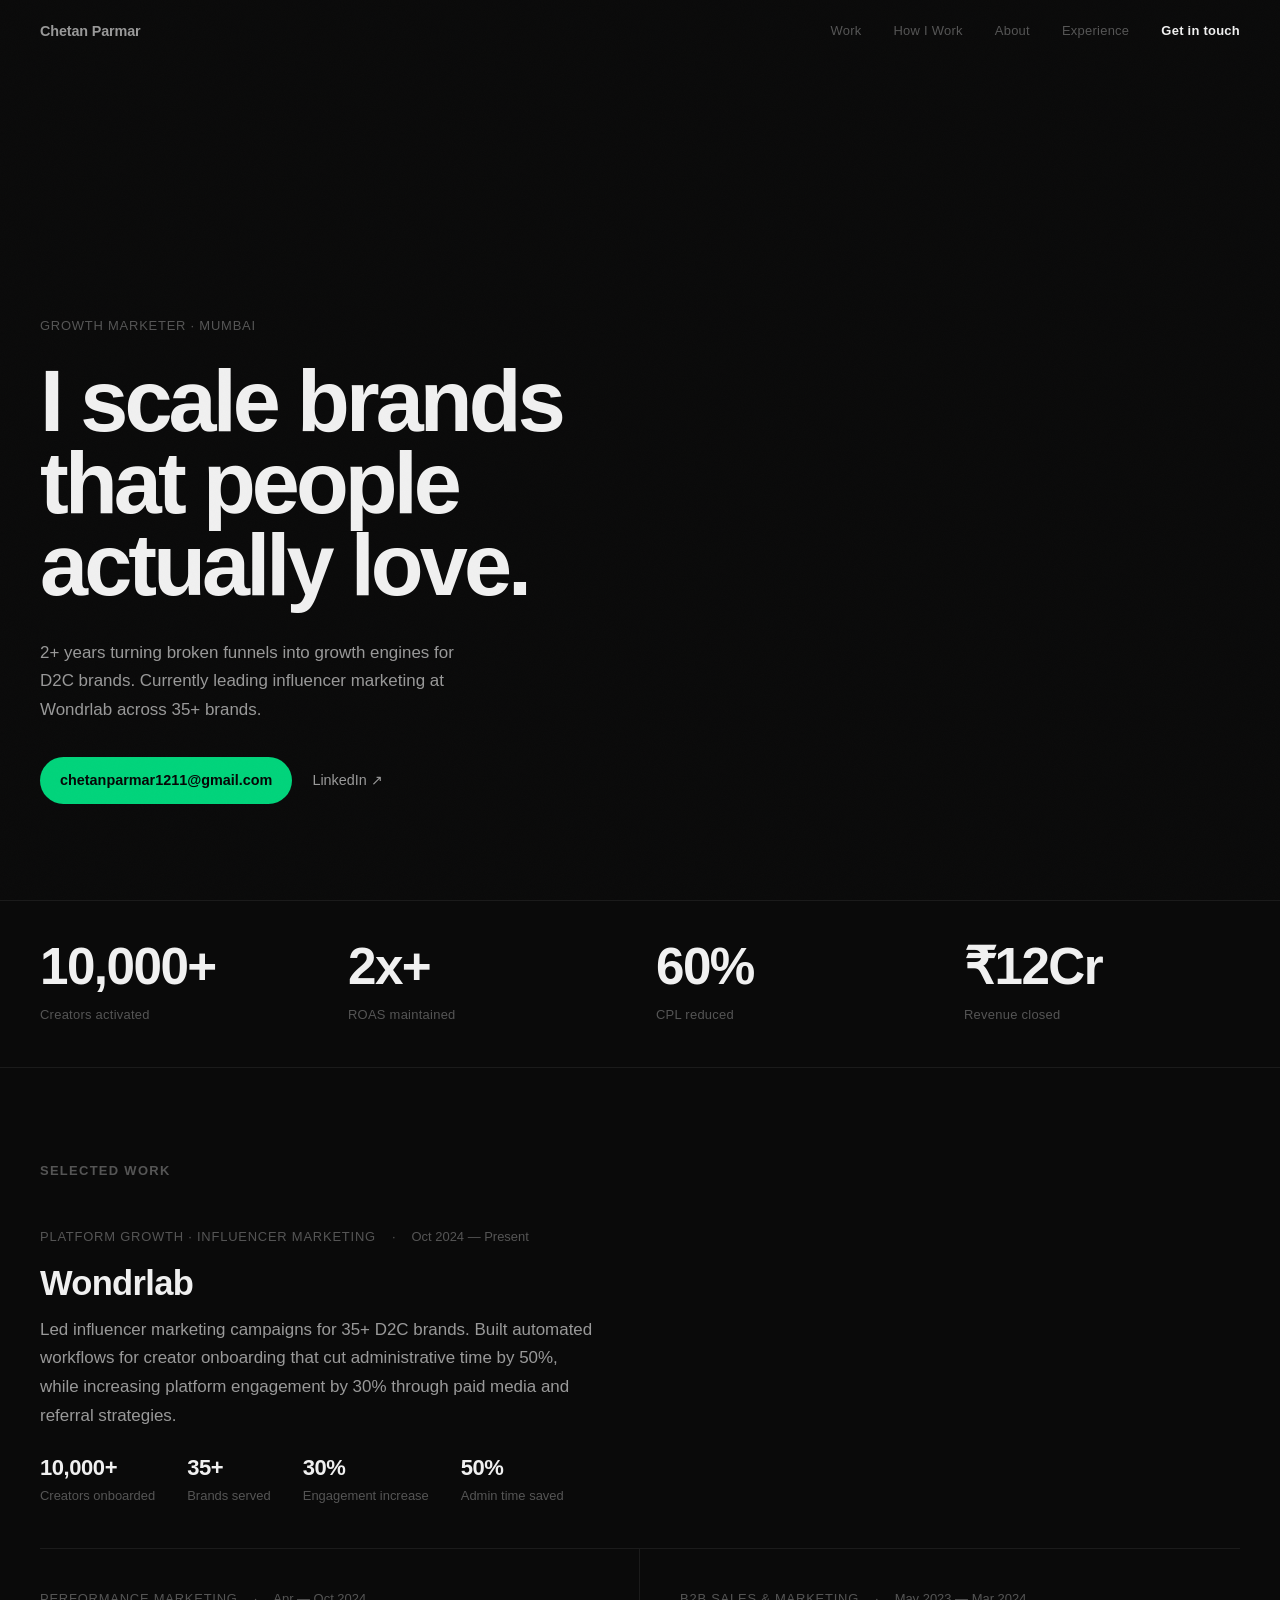
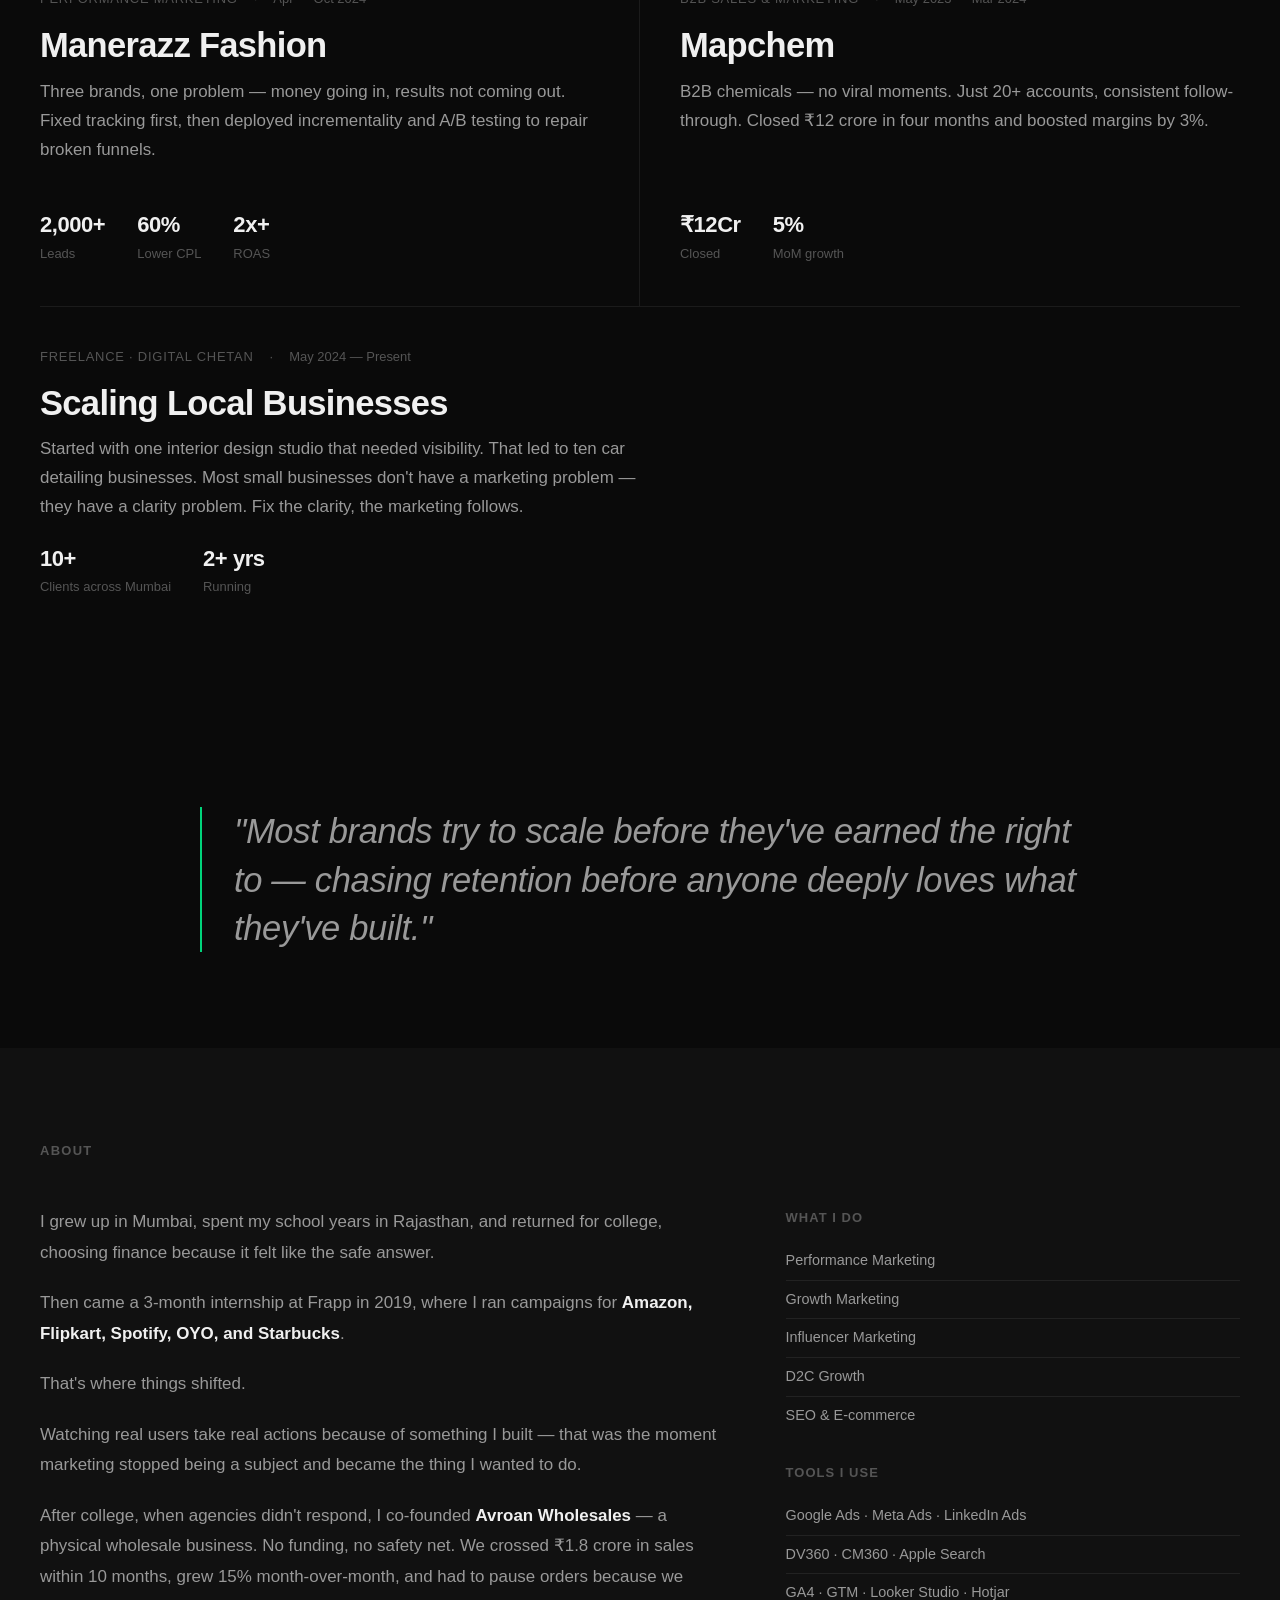
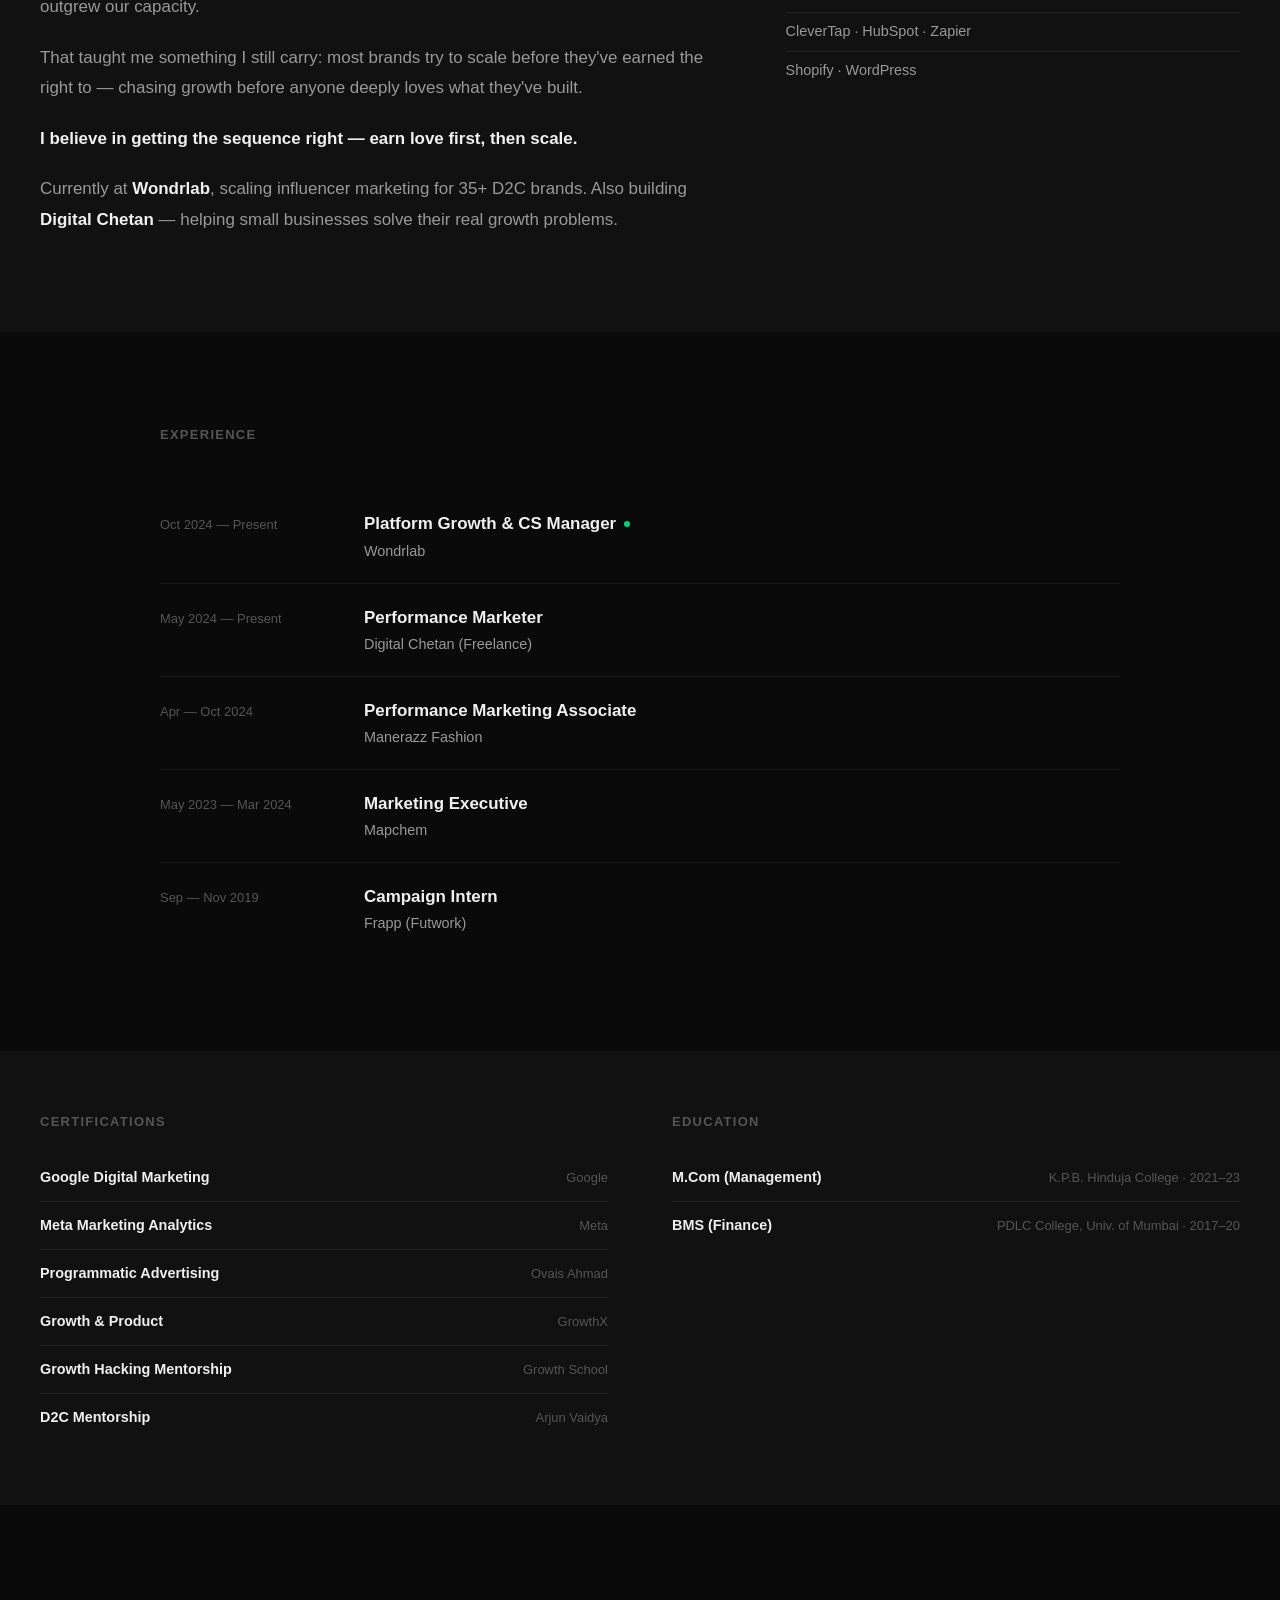
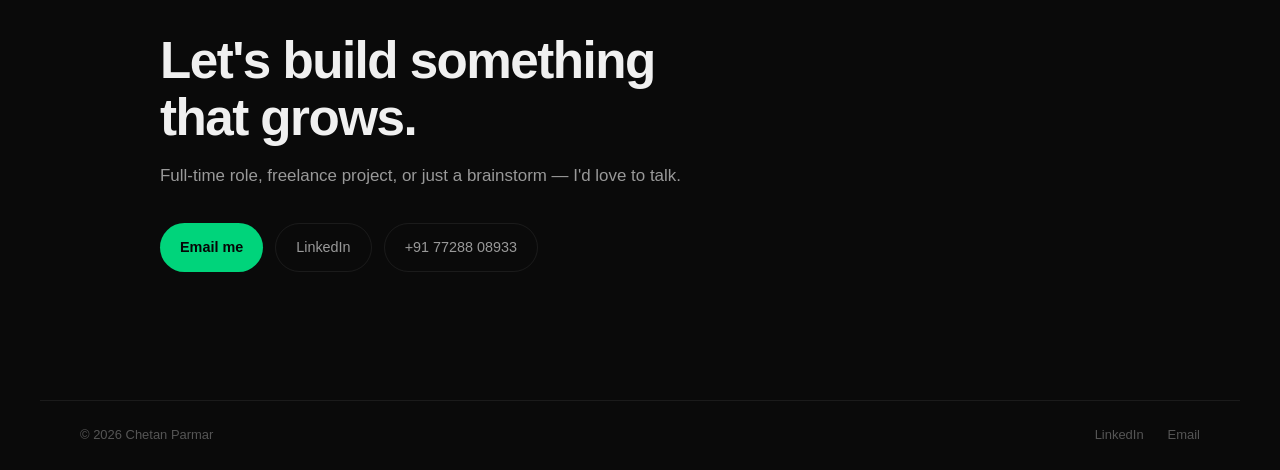
==== commit 02aabdfa: "Add how I work page" ====
--- a/index.html
+++ b/index.html
@@ -19,6 +19,7 @@
     <a href="#" class="nav__logo">Chetan Parmar</a>
     <div class="nav__links" id="navLinks">
       <a href="#work">Work</a>
+      <a href="how-i-work.html">How I Work</a>
       <a href="#about">About</a>
       <a href="#experience">Experience</a>
       <a href="#contact" class="nav__cta">Get in touch</a>
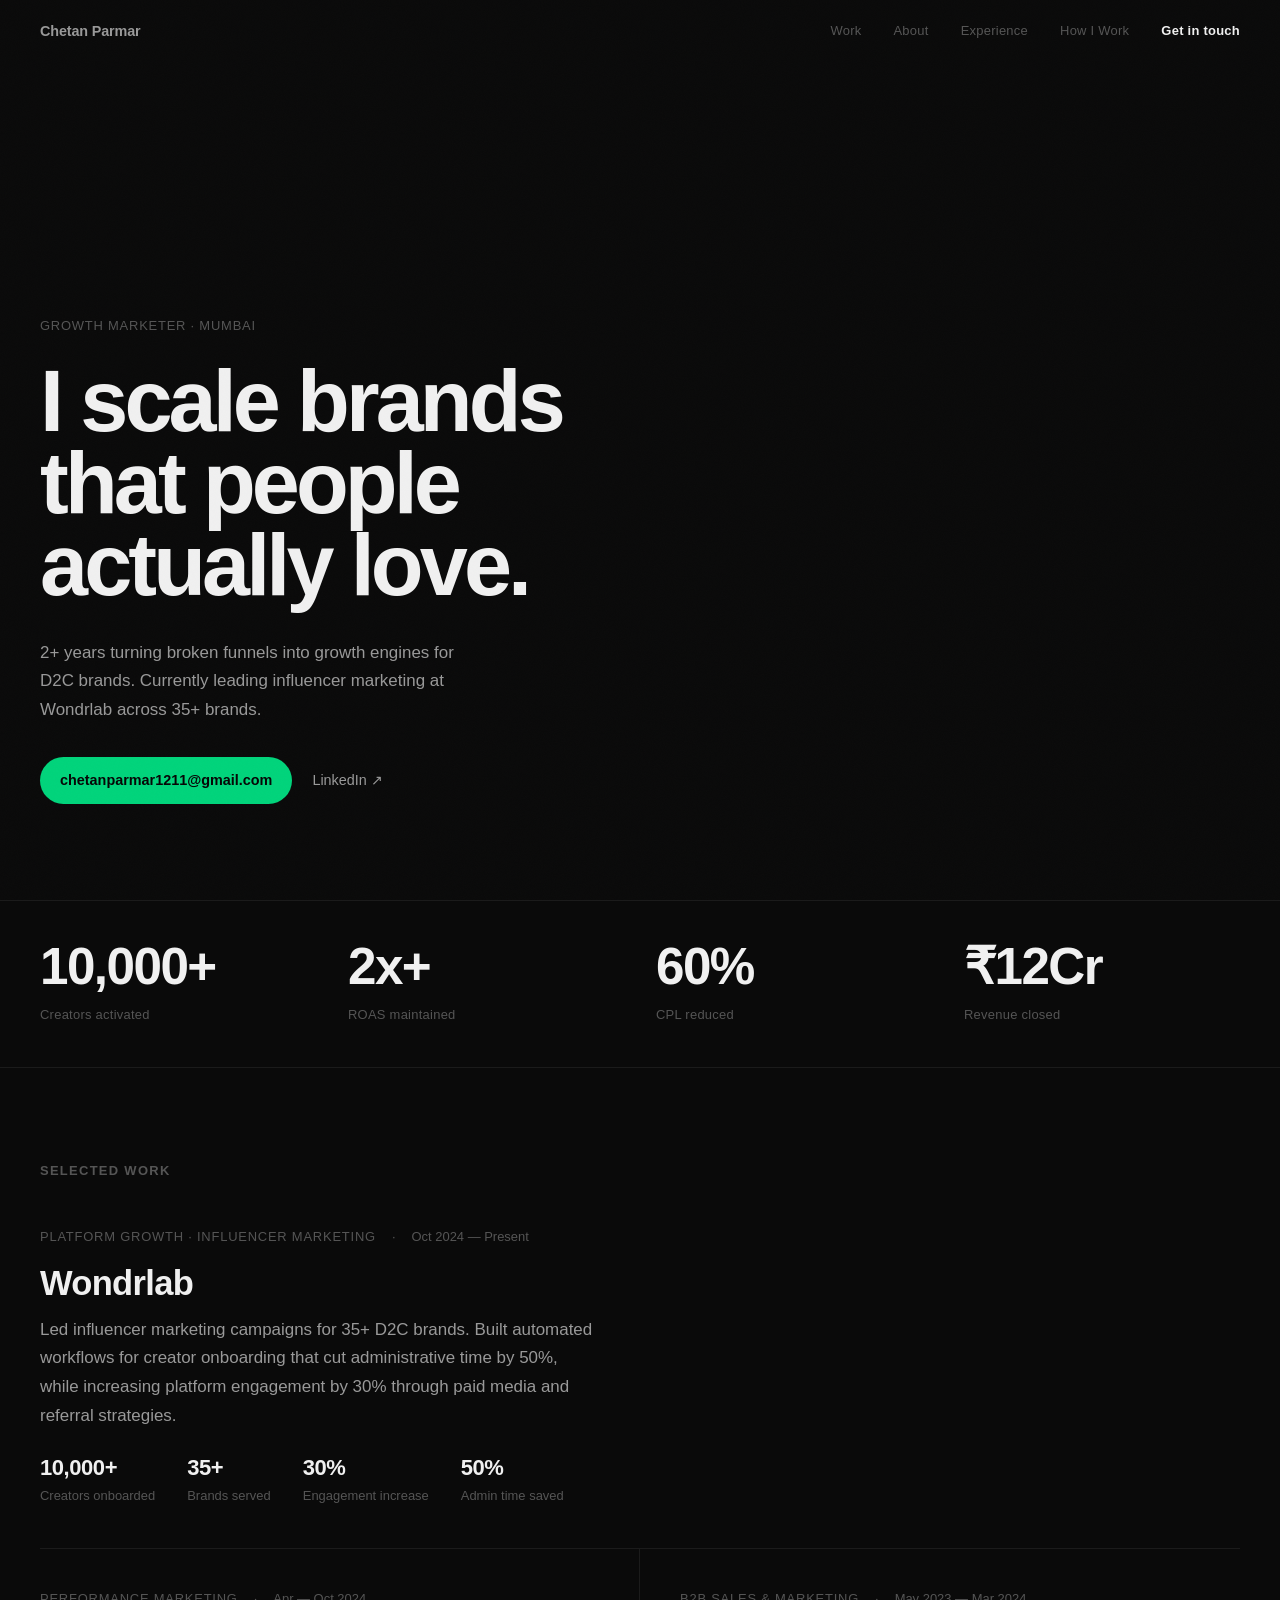
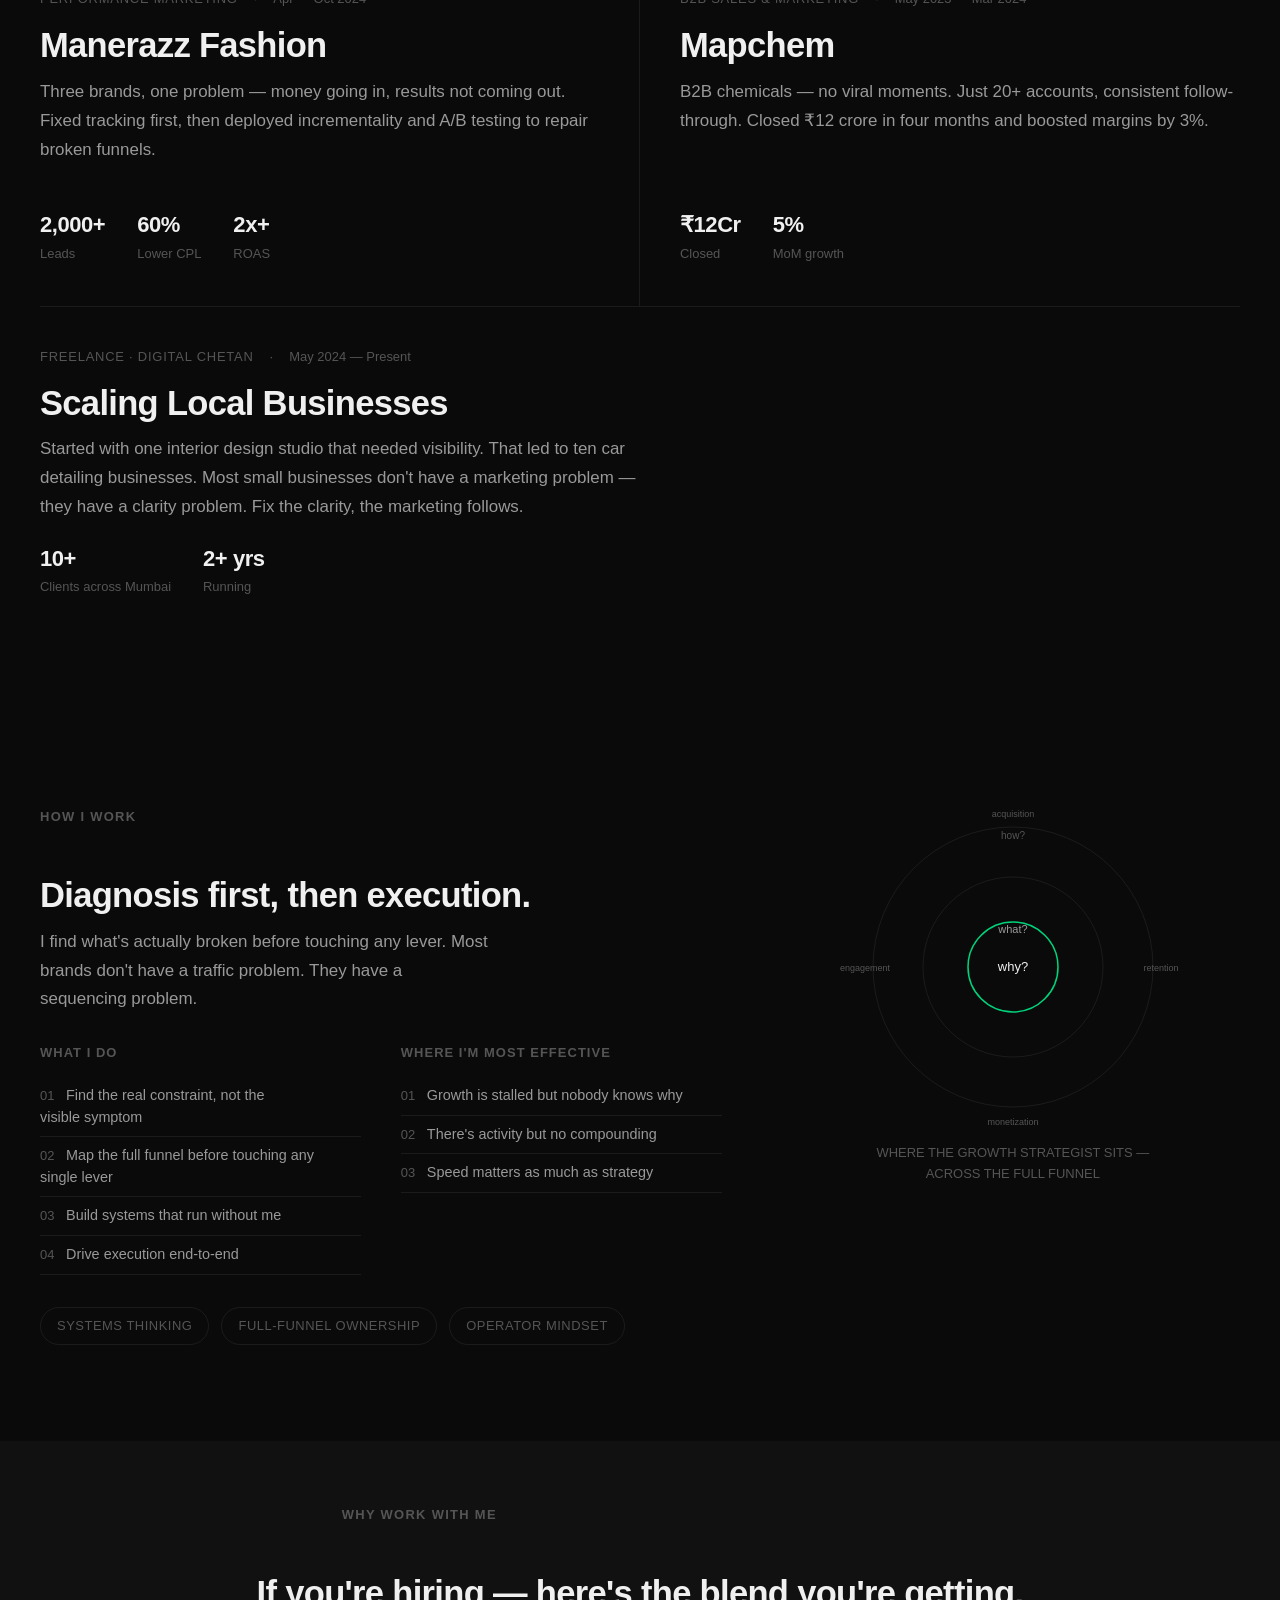
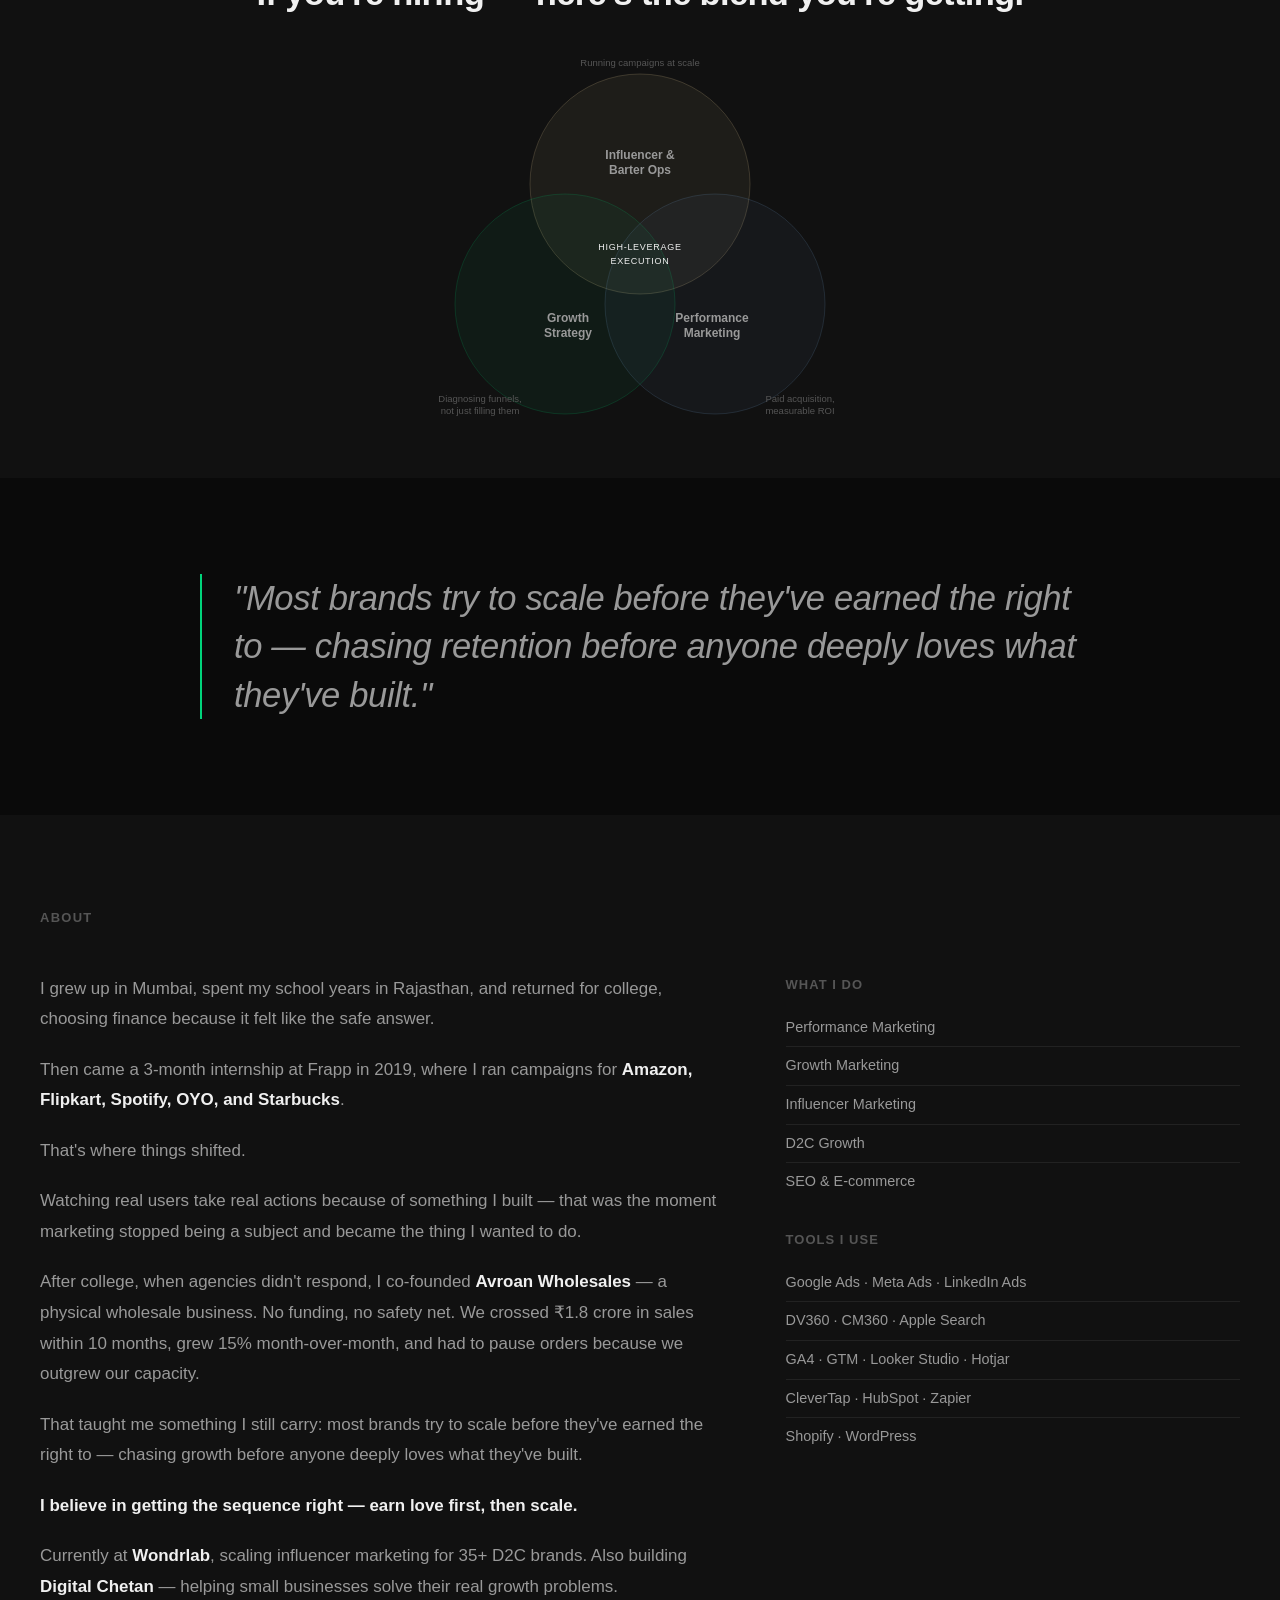
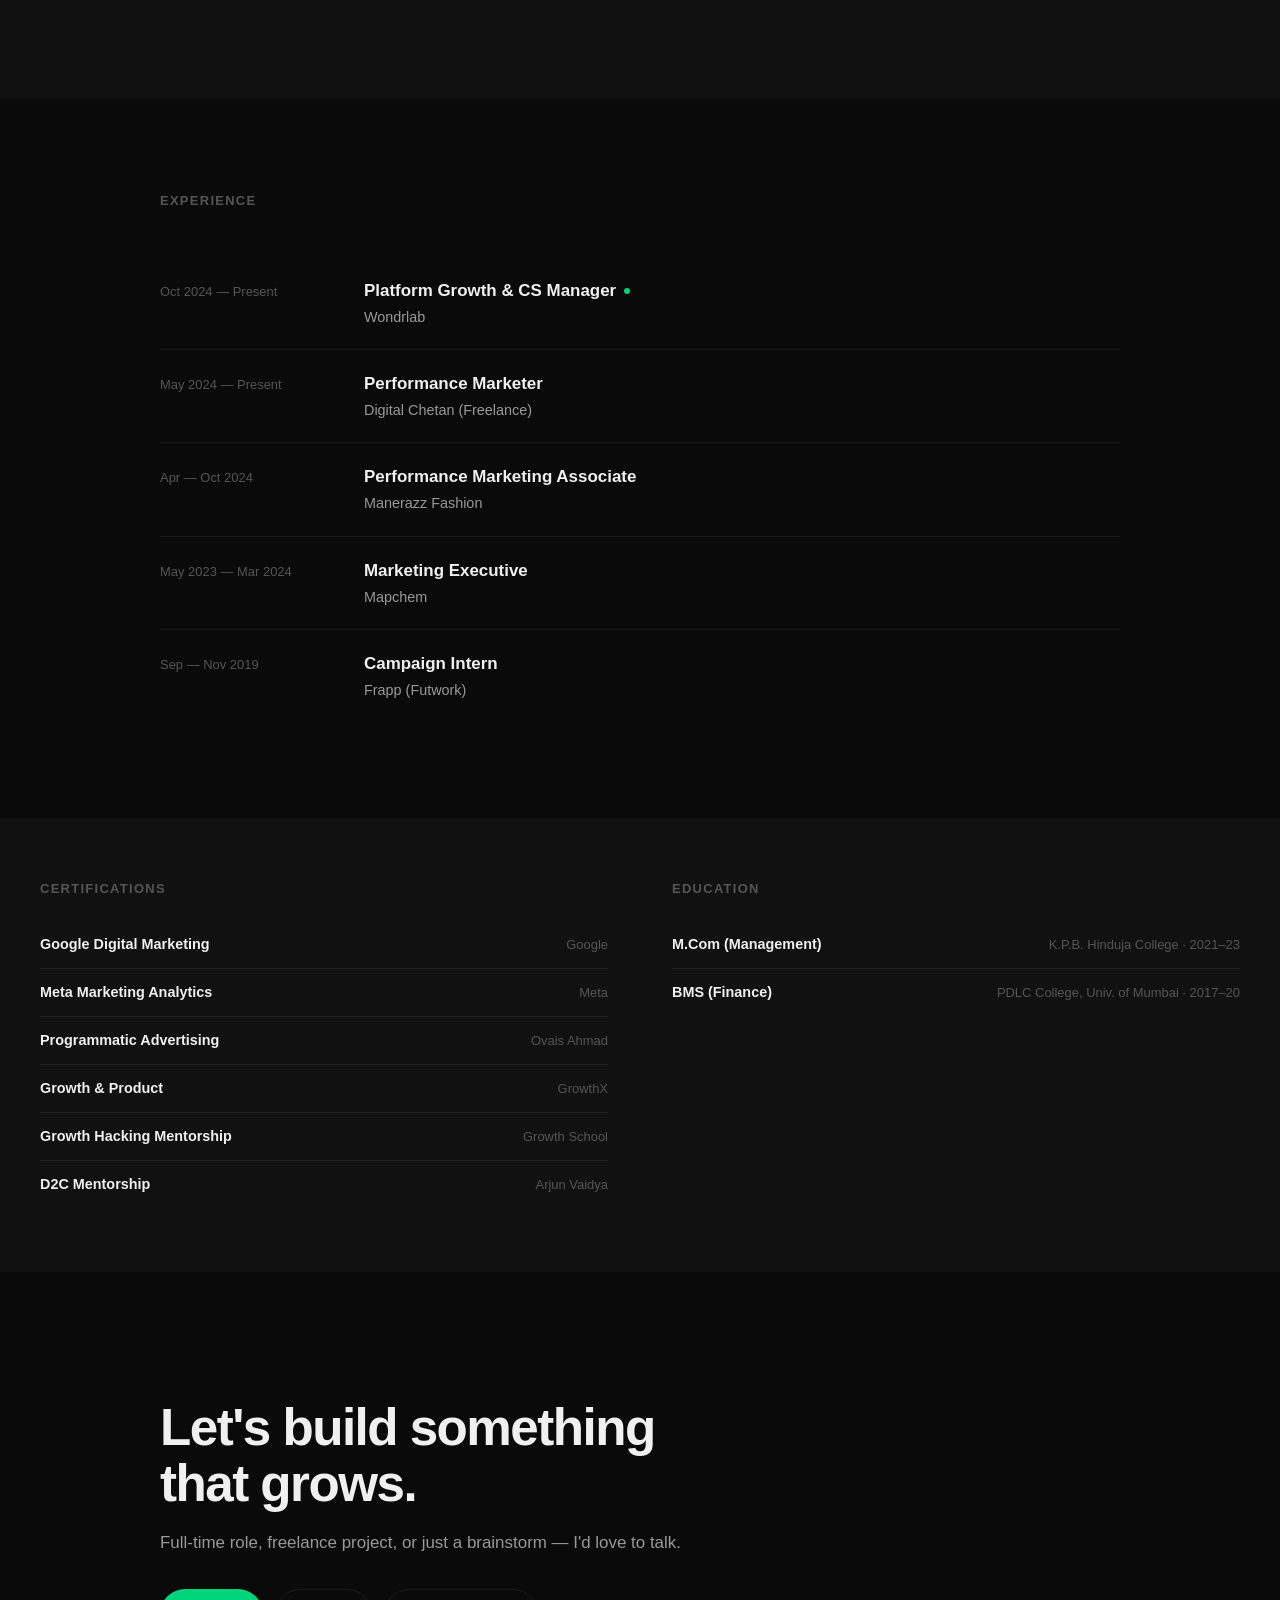
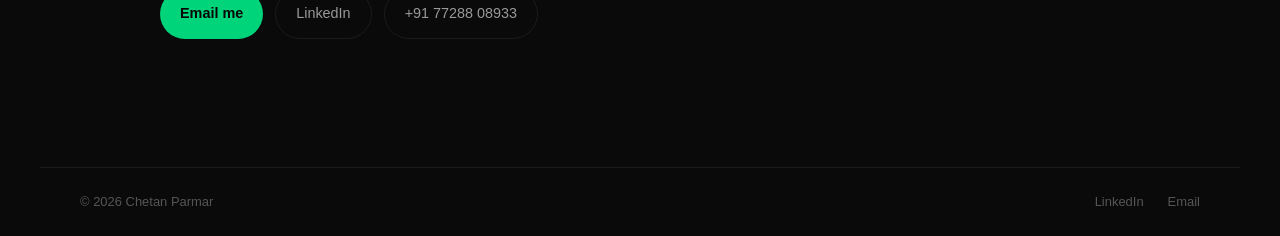
==== commit e334ab58: "Add how I work section to homepage" ====
--- a/index.html
+++ b/index.html
@@ -19,9 +19,9 @@
     <a href="#" class="nav__logo">Chetan Parmar</a>
     <div class="nav__links" id="navLinks">
       <a href="#work">Work</a>
-      <a href="how-i-work.html">How I Work</a>
       <a href="#about">About</a>
       <a href="#experience">Experience</a>
+      <a href="#how-i-work">How I Work</a>
       <a href="#contact" class="nav__cta">Get in touch</a>
     </div>
     <button class="mobile-toggle" aria-label="Menu" onclick="document.getElementById('navLinks').classList.toggle('open')">
@@ -144,6 +144,96 @@
           <div class="result"><span class="result__num">2+ yrs</span><span class="result__label">Running</span></div>
         </div>
       </article>
+    </div>
+  </section>
+
+  <!-- HOW I WORK -->
+  <section class="how-i-work" id="how-i-work">
+    <div class="how-i-work__inner">
+      <div class="how-i-work__grid reveal">
+        <div class="how-i-work__content">
+          <p class="section-heading">How I Work</p>
+          <h2 class="how-i-work__title">Diagnosis first, then execution.</h2>
+          <p class="how-i-work__subtext">I find what's actually broken before touching any lever. Most brands don't have a traffic problem. They have a sequencing problem.</p>
+
+          <div class="how-i-work__sublists">
+            <div class="how-i-work__sublist">
+              <h3 class="aside-group__title">What I Do</h3>
+              <ol>
+                <li>Find the real constraint, not the visible symptom</li>
+                <li>Map the full funnel before touching any single lever</li>
+                <li>Build systems that run without me</li>
+                <li>Drive execution end-to-end</li>
+              </ol>
+            </div>
+            <div class="how-i-work__sublist">
+              <h3 class="aside-group__title">Where I'm Most Effective</h3>
+              <ol>
+                <li>Growth is stalled but nobody knows why</li>
+                <li>There's activity but no compounding</li>
+                <li>Speed matters as much as strategy</li>
+              </ol>
+            </div>
+          </div>
+
+          <div class="how-i-work__tags" aria-label="Working principles">
+            <span class="how-i-work__tag">SYSTEMS THINKING</span>
+            <span class="how-i-work__tag">FULL-FUNNEL OWNERSHIP</span>
+            <span class="how-i-work__tag">OPERATOR MINDSET</span>
+          </div>
+        </div>
+
+        <div class="how-i-work__diagram" aria-label="Full-funnel growth strategy diagram">
+          <svg viewBox="0 0 320 320" width="100%" role="img" aria-labelledby="how-diagram-title how-diagram-desc" xmlns="http://www.w3.org/2000/svg">
+            <title id="how-diagram-title">Growth strategist full-funnel diagram</title>
+            <desc id="how-diagram-desc">Concentric circles showing why, what, and how across acquisition, retention, monetization, and engagement.</desc>
+            <circle cx="160" cy="160" r="140" stroke="var(--border)" stroke-width="1" fill="none"/>
+            <circle cx="160" cy="160" r="90" stroke="var(--border)" stroke-width="1" fill="none"/>
+            <circle cx="160" cy="160" r="45" stroke="#00d47b" stroke-width="1.5" fill="none"/>
+
+            <text x="160" y="164" font-family="Satoshi, sans-serif" font-size="13" fill="#f0f0f0" text-anchor="middle">why?</text>
+            <text x="160" y="126" font-family="Satoshi, sans-serif" font-size="11" fill="#999999" text-anchor="middle">what?</text>
+            <text x="160" y="32" font-family="Satoshi, sans-serif" font-size="10" fill="#555555" text-anchor="middle">how?</text>
+
+            <text x="160" y="10" font-family="Satoshi, sans-serif" font-size="9" fill="#555555" text-anchor="middle">acquisition</text>
+            <text x="308" y="164" font-family="Satoshi, sans-serif" font-size="9" fill="#555555" text-anchor="middle">retention</text>
+            <text x="160" y="318" font-family="Satoshi, sans-serif" font-size="9" fill="#555555" text-anchor="middle">monetization</text>
+            <text x="12" y="164" font-family="Satoshi, sans-serif" font-size="9" fill="#555555" text-anchor="middle">engagement</text>
+          </svg>
+          <p>WHERE THE GROWTH STRATEGIST SITS — ACROSS THE FULL FUNNEL</p>
+        </div>
+      </div>
+    </div>
+  </section>
+
+  <section class="why-work">
+    <div class="why-work__inner reveal">
+      <p class="section-heading">Why Work With Me</p>
+      <h2 class="why-work__title">If you're hiring — here's the blend you're getting.</h2>
+
+      <svg viewBox="0 0 480 360" width="100%" role="img" aria-labelledby="why-diagram-title why-diagram-desc" xmlns="http://www.w3.org/2000/svg">
+        <title id="why-diagram-title">High-leverage execution blend</title>
+        <desc id="why-diagram-desc">A Venn diagram combining influencer and barter operations, growth strategy, and performance marketing.</desc>
+        <circle cx="240" cy="130" r="110" fill="rgba(180,160,120,0.08)" stroke="rgba(180,160,120,0.25)" stroke-width="1"/>
+        <circle cx="165" cy="250" r="110" fill="rgba(0,180,100,0.06)" stroke="rgba(0,180,100,0.2)" stroke-width="1"/>
+        <circle cx="315" cy="250" r="110" fill="rgba(100,140,180,0.06)" stroke="rgba(100,140,180,0.2)" stroke-width="1"/>
+
+        <text x="240" y="105" font-family="Satoshi, sans-serif" font-size="12" fill="#999999" text-anchor="middle" font-weight="600">Influencer &amp;</text>
+        <text x="240" y="120" font-family="Satoshi, sans-serif" font-size="12" fill="#999999" text-anchor="middle" font-weight="600">Barter Ops</text>
+        <text x="168" y="268" font-family="Satoshi, sans-serif" font-size="12" fill="#999999" text-anchor="middle" font-weight="600">Growth</text>
+        <text x="168" y="283" font-family="Satoshi, sans-serif" font-size="12" fill="#999999" text-anchor="middle" font-weight="600">Strategy</text>
+        <text x="312" y="268" font-family="Satoshi, sans-serif" font-size="12" fill="#999999" text-anchor="middle" font-weight="600">Performance</text>
+        <text x="312" y="283" font-family="Satoshi, sans-serif" font-size="12" fill="#999999" text-anchor="middle" font-weight="600">Marketing</text>
+
+        <text x="240" y="196" font-family="Satoshi, sans-serif" font-size="9" fill="#f0f0f0" text-anchor="middle" letter-spacing="0.08em">HIGH-LEVERAGE</text>
+        <text x="240" y="210" font-family="Satoshi, sans-serif" font-size="9" fill="#f0f0f0" text-anchor="middle" letter-spacing="0.08em">EXECUTION</text>
+
+        <text x="240" y="12" font-family="Satoshi, sans-serif" font-size="9.5" fill="#555555" text-anchor="middle">Running campaigns at scale</text>
+        <text x="80" y="348" font-family="Satoshi, sans-serif" font-size="9.5" fill="#555555" text-anchor="middle">Diagnosing funnels,</text>
+        <text x="80" y="360" font-family="Satoshi, sans-serif" font-size="9.5" fill="#555555" text-anchor="middle">not just filling them</text>
+        <text x="400" y="348" font-family="Satoshi, sans-serif" font-size="9.5" fill="#555555" text-anchor="middle">Paid acquisition,</text>
+        <text x="400" y="360" font-family="Satoshi, sans-serif" font-size="9.5" fill="#555555" text-anchor="middle">measurable ROI</text>
+      </svg>
     </div>
   </section>
 
--- a/style.css
+++ b/style.css
@@ -591,6 +591,147 @@
   .cred-list li span { text-align: left; }
 }
 
+/* ====== HOW I WORK ====== */
+.how-i-work {
+  padding: clamp(var(--space-16), 8vw, var(--space-24)) var(--gutter);
+}
+
+.how-i-work__inner {
+  max-width: var(--content-wide);
+  margin: 0 auto;
+}
+
+.how-i-work__grid {
+  display: grid;
+  grid-template-columns: 1.2fr 0.8fr;
+  gap: var(--space-16);
+  align-items: start;
+}
+
+.how-i-work__title {
+  font-family: var(--font-display);
+  font-size: var(--text-xl);
+  font-weight: 700;
+  letter-spacing: -0.02em;
+  color: var(--text-1);
+  margin-bottom: var(--space-3);
+}
+
+.how-i-work__subtext {
+  font-size: var(--text-base);
+  color: var(--text-2);
+  line-height: 1.7;
+  max-width: 48ch;
+}
+
+.how-i-work__sublists {
+  display: flex;
+  gap: var(--space-10);
+  margin-top: var(--space-8);
+  flex-wrap: wrap;
+}
+
+.how-i-work__sublist {
+  flex: 1;
+  min-width: 180px;
+}
+
+.how-i-work__sublist ol {
+  list-style: none;
+  margin-top: var(--space-4);
+}
+
+.how-i-work__sublist ol li {
+  font-size: var(--text-sm);
+  color: var(--text-2);
+  padding: var(--space-2) 0;
+  border-bottom: 1px solid var(--border);
+  line-height: 1.5;
+  counter-increment: item;
+}
+
+.how-i-work__sublist ol li::before {
+  content: "0" counter(item) " ";
+  color: var(--text-3);
+  font-size: var(--text-xs);
+  margin-right: var(--space-2);
+}
+
+.how-i-work__sublist ol {
+  counter-reset: item;
+}
+
+.how-i-work__tags {
+  display: flex;
+  flex-wrap: wrap;
+  gap: var(--space-3);
+  margin-top: var(--space-8);
+}
+
+.how-i-work__tag {
+  border: 1px solid var(--border);
+  border-radius: var(--radius-full);
+  padding: var(--space-2) var(--space-4);
+  font-size: var(--text-xs);
+  color: var(--text-3);
+  letter-spacing: 0.04em;
+}
+
+.how-i-work__diagram {
+  justify-self: center;
+  width: 100%;
+  max-width: 320px;
+}
+
+.how-i-work__diagram svg {
+  overflow: visible;
+}
+
+.how-i-work__diagram p {
+  font-size: var(--text-xs);
+  color: var(--text-3);
+  margin-top: var(--space-4);
+  text-align: center;
+}
+
+.why-work {
+  background: var(--bg-elevated);
+  padding: var(--space-16) var(--gutter);
+  text-align: center;
+}
+
+.why-work__inner {
+  max-width: var(--content-default);
+  margin: 0 auto;
+}
+
+.why-work__title {
+  font-family: var(--font-display);
+  font-size: var(--text-xl);
+  font-weight: 700;
+  letter-spacing: -0.02em;
+  color: var(--text-1);
+  margin-bottom: var(--space-10);
+}
+
+.why-work svg {
+  width: 100%;
+  max-width: 480px;
+  margin: var(--space-10) auto 0;
+  display: block;
+  overflow: visible;
+}
+
+@media (max-width: 768px) {
+  .how-i-work__grid {
+    grid-template-columns: 1fr;
+  }
+  .how-i-work__sublists {
+    flex-direction: column;
+    gap: var(--space-6);
+  }
+}
+
 /* ====== CONTACT ====== */
 .contact {
   padding: clamp(var(--space-20), 10vw, var(--space-40)) var(--gutter);
